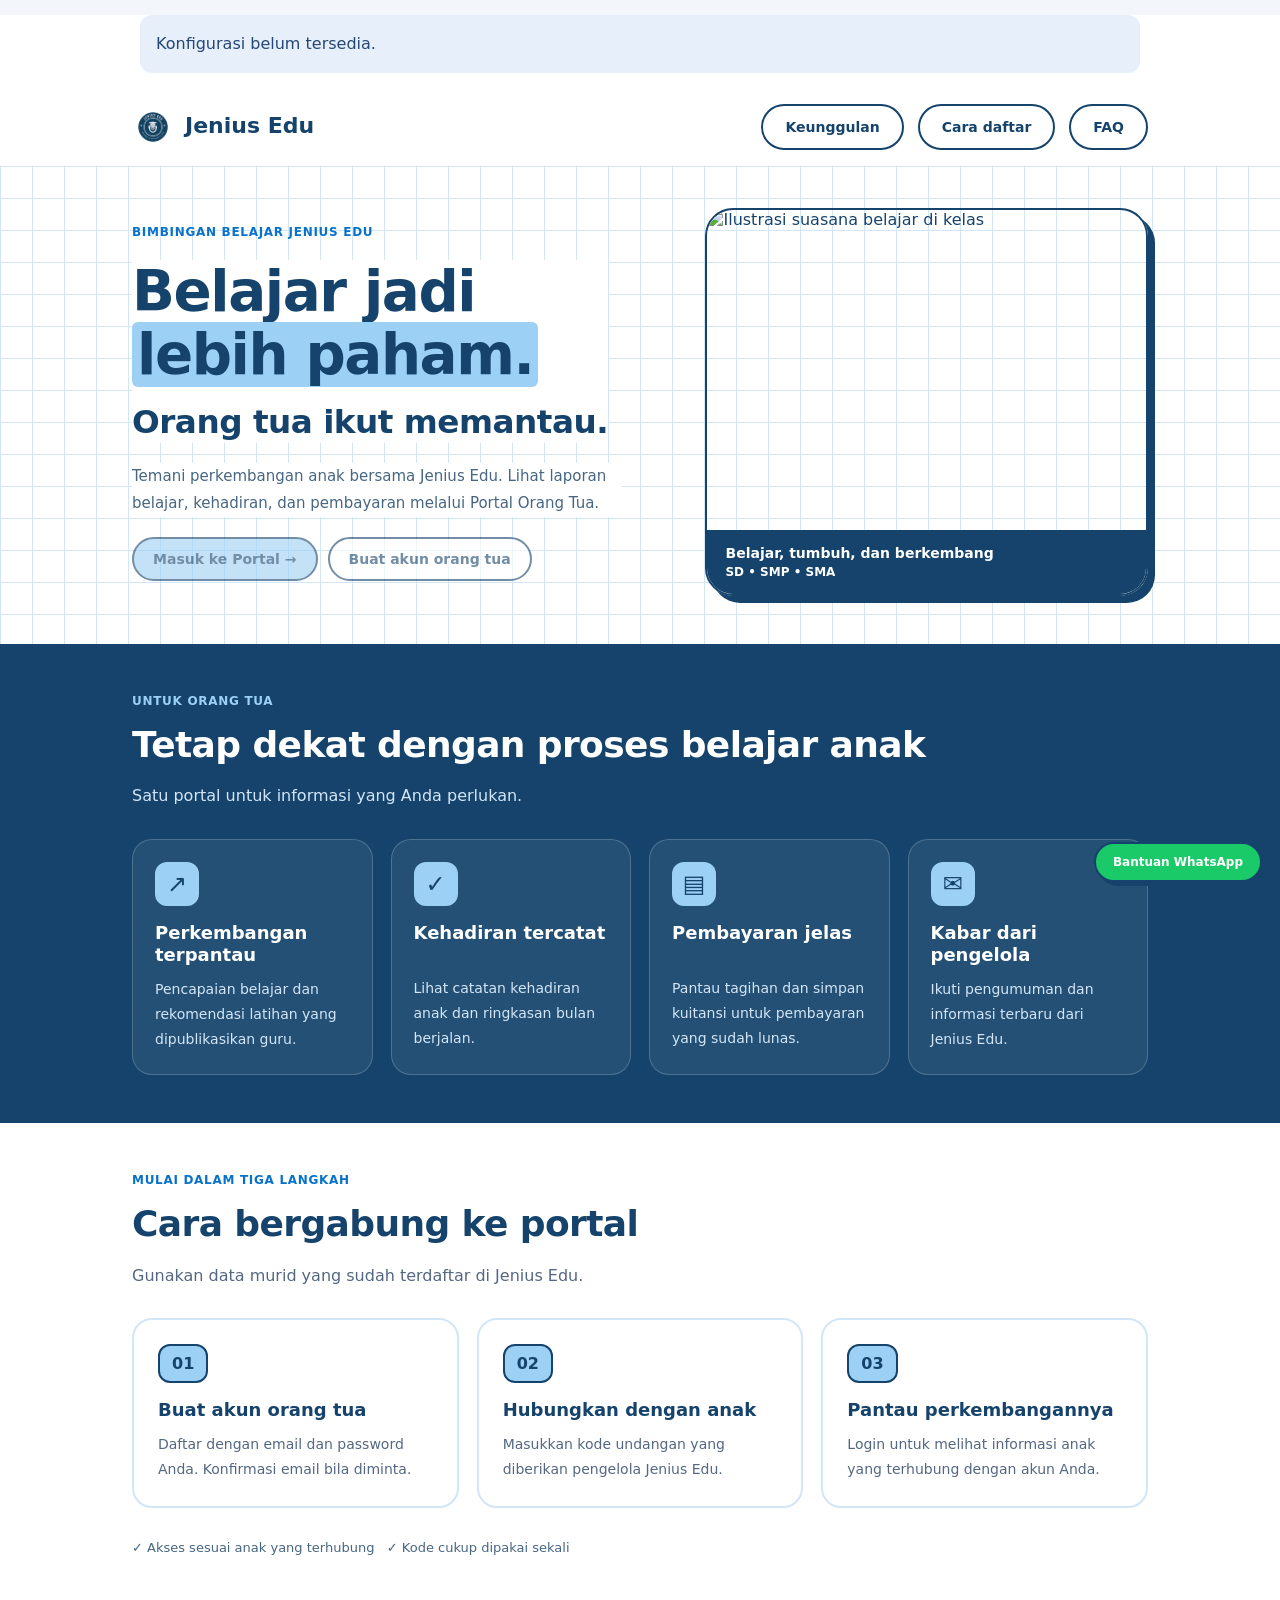
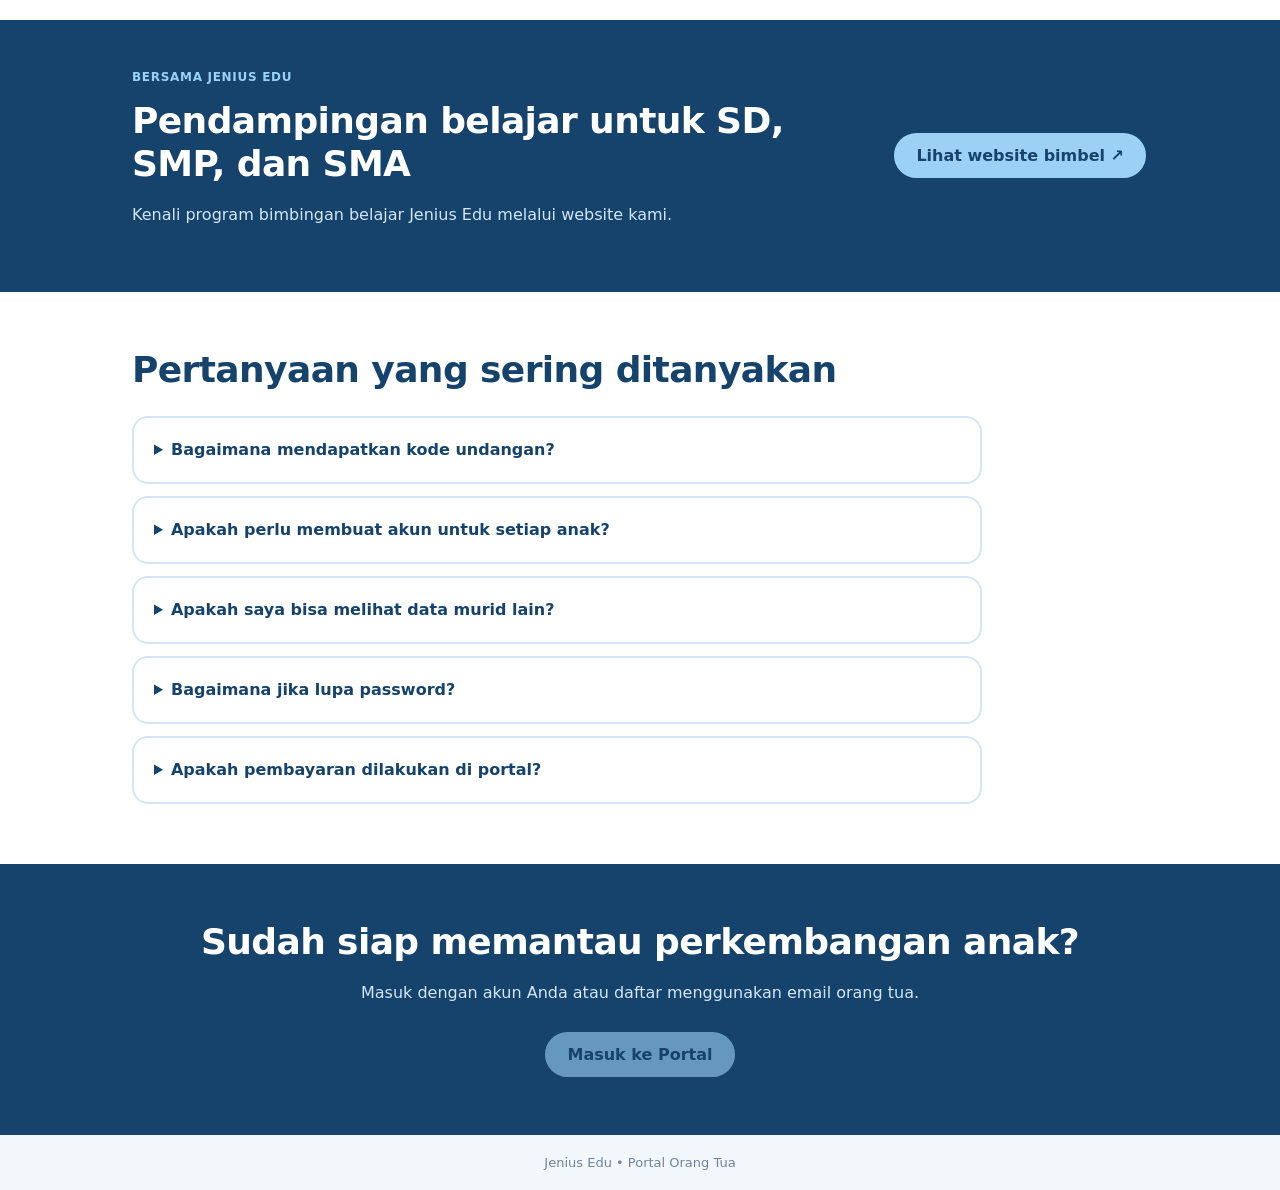
==== orang-tua.html @ 2948bf91 "style(parent): independent card columns to remove vertical gaps" ====
<!doctype html><html lang="id"><head><meta charset="utf-8"><meta name="viewport" content="width=device-width,initial-scale=1"><meta name="robots" content="noindex,nofollow"><title>Portal Orang Tua • Jenius Edu</title><link rel="stylesheet" href="css/parent-portal.css?v=20261014-columns18"></head><body>
<main>
<dialog id="portalAuthDialog" aria-labelledby="authTitle"><button id="closePortalAuth" class="dialog-close" type="button" aria-label="Tutup formulir">×</button><section id="auth" class="welcome-layout"><div class="welcome-story"><span class="welcome-pill">PORTAL ORANG TUA</span><h1>Temani setiap langkah<br><span>belajar anak.</span></h1><p class="welcome-description">Tetap dekat dengan perkembangan anak, di mana pun Anda berada.</p><div class="welcome-features"><div><span class="feature-icon" aria-hidden="true">↗</span><div><b>Perkembangan belajar</b><p>Lihat pencapaian dan saran latihan dari guru.</p></div></div><div><span class="feature-icon" aria-hidden="true">✓</span><div><b>Kehadiran &amp; pembayaran</b><p>Informasi bimbingan belajar dalam satu tempat.</p></div></div><div><span class="feature-icon" aria-hidden="true">▤</span><div><b>Laporan &amp; pengumuman</b><p>Ikuti kabar terbaru dari Jenius Edu.</p></div></div></div><p class="welcome-note">Bersama orang tua, setiap kemajuan kecil berarti.</p></div><div class="card auth-card"><img class="auth-logo" src="assets/jenius-edu-logo.png" alt="Jenius Edu" width="64" height="64"><h2 id="authTitle">Selamat datang kembali</h2><p id="authHint" class="auth-hint">Masuk untuk melihat informasi anak Anda.</p><form id="authForm"><label for="email">Alamat email</label><input id="email" type="email" placeholder="nama@email.com" autocomplete="email" required><label for="password">Password</label><div class="password-field"><input id="password" type="password" placeholder="Masukkan password" autocomplete="current-password" minlength="8" required><button id="passwordToggle" type="button" aria-label="Tampilkan password" aria-pressed="false">Lihat</button></div><button id="forgot" class="forgot-password" type="button">Lupa password?</button><button id="submit" class="auth-submit" type="submit">Masuk ke Portal</button></form><div class="auth-divider"><span>Baru pertama kali?</span></div><button id="mode" class="secondary" type="button">Buat akun orang tua</button><p class="invitation-hint">Siapkan kode undangan dari pengelola untuk menghubungkan akun dengan anak Anda.</p></div></section>
</dialog><section id="portalLanding" class="portal-landing">
<nav class="landing-nav" aria-label="Navigasi pengenalan"><a class="landing-brand" href="orang-tua.html"><img src="assets/jenius-edu-logo.png" alt="" width="42" height="42"><span>Jenius Edu</span></a><a href="#portalBenefits">Keunggulan</a><a href="#portalSteps">Cara daftar</a><a href="#portalFaq">FAQ</a></nav>
<section class="landing-hero"><div class="landing-wrap hero-columns"><div><p class="landing-eyebrow">BIMBINGAN BELAJAR JENIUS EDU</p><h1>Belajar jadi<br><mark>lebih paham.</mark><br><span class="hero-parent-line">Orang tua ikut memantau.</span></h1><p class="landing-lead">Temani perkembangan anak bersama Jenius Edu. Lihat laporan belajar, kehadiran, dan pembayaran melalui Portal Orang Tua.</p><div class="landing-actions"><button type="button" class="landing-primary" data-portal-mode="login">Masuk ke Portal →</button><button type="button" data-portal-mode="signup">Buat akun orang tua</button></div></div><figure class="landing-photo"><img src="https://images.unsplash.com/photo-1509062522246-3755977927d7?auto=format&amp;fit=crop&amp;w=1000&amp;q=85" alt="Ilustrasi suasana belajar di kelas" width="1000" height="700"><figcaption>Belajar, tumbuh, dan berkembang <span>SD • SMP • SMA</span></figcaption></figure></div></section>
<section id="portalBenefits" class="landing-dark"><div class="landing-wrap"><p class="landing-eyebrow">UNTUK ORANG TUA</p><h2>Tetap dekat dengan proses belajar anak</h2><p>Satu portal untuk informasi yang Anda perlukan.</p><div class="landing-cards"><article><span aria-hidden="true">↗</span><h3>Perkembangan terpantau</h3><p>Pencapaian belajar dan rekomendasi latihan yang dipublikasikan guru.</p></article><article><span aria-hidden="true">✓</span><h3>Kehadiran tercatat</h3><p>Lihat catatan kehadiran anak dan ringkasan bulan berjalan.</p></article><article><span aria-hidden="true">▤</span><h3>Pembayaran jelas</h3><p>Pantau tagihan dan simpan kuitansi untuk pembayaran yang sudah lunas.</p></article><article><span aria-hidden="true">✉</span><h3>Kabar dari pengelola</h3><p>Ikuti pengumuman dan informasi terbaru dari Jenius Edu.</p></article></div></div></section>
<section id="portalSteps" class="landing-wrap landing-section"><p class="landing-eyebrow">MULAI DALAM TIGA LANGKAH</p><h2>Cara bergabung ke portal</h2><p>Gunakan data murid yang sudah terdaftar di Jenius Edu.</p><div class="landing-steps"><article><b>01</b><h3>Buat akun orang tua</h3><p>Daftar dengan email dan password Anda. Konfirmasi email bila diminta.</p></article><article><b>02</b><h3>Hubungkan dengan anak</h3><p>Masukkan kode undangan yang diberikan pengelola Jenius Edu.</p></article><article><b>03</b><h3>Pantau perkembangannya</h3><p>Login untuk melihat informasi anak yang terhubung dengan akun Anda.</p></article></div><p class="landing-privacy">✓ Akses sesuai anak yang terhubung &nbsp; ✓ Kode cukup dipakai sekali</p></section>
<section class="landing-dark"><div class="landing-wrap learning-intro"><div><p class="landing-eyebrow">BERSAMA JENIUS EDU</p><h2>Pendampingan belajar untuk SD, SMP, dan SMA</h2><p>Kenali program bimbingan belajar Jenius Edu melalui website kami.</p></div><a class="landing-button" href="https://bimbel-jenius-education.vercel.app/" target="_blank" rel="noopener">Lihat website bimbel ↗</a></div></section>
<section id="portalFaq" class="landing-wrap landing-section"><h2>Pertanyaan yang sering ditanyakan</h2><div class="landing-faq"><details><summary>Bagaimana mendapatkan kode undangan?</summary><p>Hubungi pengelola. Kode dibuat dari data anak Anda dan berlaku 24 jam untuk satu kali penggunaan.</p></details><details><summary>Apakah perlu membuat akun untuk setiap anak?</summary><p>Saat ini portal masih diuji untuk satu murid. Dukungan beberapa anak dalam satu akun belum tersedia.</p></details><details><summary>Apakah saya bisa melihat data murid lain?</summary><p>Anda hanya mendapat informasi anak yang terhubung ke akun Anda melalui kode undangan.</p></details><details><summary>Bagaimana jika lupa password?</summary><p>Pilih Masuk, isi email Anda, lalu tekan Lupa password untuk meminta tautan pemulihan.</p></details><details><summary>Apakah pembayaran dilakukan di portal?</summary><p>Portal menampilkan catatan pembayaran dan kuitansi. Hubungi pengelola untuk melakukan atau mengonfirmasi pembayaran.</p></details></div></section>
<section class="landing-cta landing-dark"><div class="landing-wrap"><h2>Sudah siap memantau perkembangan anak?</h2><p>Masuk dengan akun Anda atau daftar menggunakan email orang tua.</p><button type="button" class="landing-primary" data-portal-mode="login">Masuk ke Portal</button></div></section>
<a class="landing-help" href="https://wa.me/628164855461?text=Halo%20Jenius%20Edu%2C%20saya%20butuh%20bantuan%20Portal%20Orang%20Tua." target="_blank" rel="noopener">Bantuan WhatsApp</a>
</section>
<section id="recovery" class="card recovery-card" hidden><h1>Buat password baru</h1><p>Gunakan minimal 8 karakter. Setelah disimpan, login kembali dengan password baru.</p><form id="recoveryForm"><label>Password baru<input id="newPassword" type="password" minlength="8" autocomplete="new-password" required></label><label>Ulangi password baru<input id="confirmPassword" type="password" minlength="8" autocomplete="new-password" required></label><button type="submit">Simpan password baru</button></form><button id="cancelRecovery" class="secondary" type="button">Kembali ke login</button></section><p id="message" role="status" aria-live="polite"></p>
<section id="account" hidden><div class="accountBar"><a class="account-brand" href="orang-tua.html"><img src="assets/jenius-edu-logo.png" alt="" width="40" height="40"><span>Jenius Edu<small>Portal Orang Tua</small></span></a><div class="account-actions"><span id="accountEmail"></span><button id="logout" class="secondary" type="button">Keluar</button></div></div>
<div id="admin" class="card" hidden><h2>Kelola undangan di Panel Pengelola</h2><p>Buka Murid, pilih anak, lalu gunakan bagian Undangan Orang Tua.</p><a href="/">Buka Panel Pengelola →</a></div>
<div id="link" class="card" hidden><h2>Hubungkan dengan anak Anda</h2><p>Masukkan kode undangan yang diberikan pengelola.</p><form id="claimForm"><label>Kode undangan<input id="code" autocomplete="off" maxlength="32" required></label><button type="submit">Hubungkan akun</button></form></div>
<div id="dashboard" hidden><div class="student-hero"><div><p class="eyebrow">INFORMASI ANAK ANDA</p><h1 id="childName"></h1><p id="childClass"></p></div><div class="student-welcome"><b>Setiap kemajuan berarti.</b><p>Pantau belajar anak dan ikuti kabar terbaru dari Jenius Edu.</p></div></div><nav class="dashboard-nav" aria-label="Bagian informasi anak"><a href="#parentPayments">Pembayaran</a><a href="#parentAttendance">Kehadiran</a><a href="#parentLessons">Materi belajar</a><a href="#parentProgress">Perkembangan</a><a href="#parentReports">Laporan</a><a href="#parentAnnouncements">Pengumuman</a></nav><section class="home-summary" aria-label="Ringkasan anak"><div><small>Kehadiran bulan ini</small><strong id="summaryAttendance">—</strong><span id="summaryMonth"></span></div><div><small>Tagihan belum lunas</small><strong id="summaryUnpaid">—</strong><span id="summaryBills"></span></div><div><small>Laporan terbaru</small><strong id="summaryReport">—</strong><span id="summaryAchievement"></span></div></section><div class="grid finance-grid"><div id="parentPayments" class="card"><h2>Pembayaran</h2><p class="section-caption">Riwayat pembayaran • hingga 24 catatan terbaru</p><div id="payments"></div></div><div id="parentAttendance" class="card"><h2>Kehadiran</h2><p class="section-caption">Riwayat kehadiran • hingga 60 catatan terbaru</p><div id="attendance"></div></div></div><section class="card receipt-card"><h2>Kuitansi Pembayaran</h2><p class="section-caption">Cetak atau simpan bukti pembayaran yang sudah lunas.</p><div id="receipts"></div></section><section id="parentLessons" class="card"><h2>Materi Belajar</h2><p class="section-caption">Tanggal pertemuan dan materi yang dipelajari • hingga 60 catatan terbaru</p><div id="lessonMaterials"></div></section><div class="grid learning-grid"><section id="parentProgress" class="card"><h2>Perkembangan Belajar</h2><p class="section-caption">Pencapaian dan latihan dari guru.</p><div id="progress"></div></section><section id="parentReports" class="card"><h2>Laporan Bulanan</h2><p class="section-caption">Laporan dari guru dapat dicetak atau disimpan sebagai PDF.</p><div id="monthlyReports"></div></section></div><section id="parentAnnouncements" class="card"><h2>Pengumuman</h2><p class="section-caption">Informasi terbaru dari pengelola.</p><div id="announcements"></div></section><section class="card"><h2>Pemberitahuan Email</h2><label><input id="parentEmailOptIn" type="checkbox" style="display:inline-block;width:auto;margin-right:8px"> Terima email saat pengumuman dipublikasikan</label><p id="emailPreferenceStatus" role="status"></p></section><button id="refresh" class="secondary">Perbarui informasi</button></div>
</section></main><footer>Jenius Edu • Portal Orang Tua</footer><script src="https://cdn.jsdelivr.net/npm/@supabase/supabase-js@2"></script><script src="js/parent-design.js?v=20261014-columns18"></script><script src="js/parent-portal.js?v=20261014-parent17"></script></body></html>
---- css/parent-portal.css ----
:root{font-family:Inter,system-ui,sans-serif;color:#172c50;background:#f3f7fc}*{box-sizing:border-box}body{margin:0}header{background:#102e58;color:#fff;padding:22px max(6vw,20px);display:flex;justify-content:space-between;gap:18px}header a{color:#fff;text-decoration:none;font-weight:800;letter-spacing:1px}main{max-width:1000px;margin:42px auto;padding:0 22px}h1{font-size:clamp(28px,4vw,42px);line-height:1.2;margin:12px 0}h2{font-size:22px;margin:0 0 18px}p{color:#546782;line-height:1.6}.eyebrow{font-size:12px;font-weight:800;letter-spacing:1.5px;color:#3475bf}.card{background:#fff;border:1px solid #e0e8f2;border-radius:20px;padding:26px;margin:24px 0;box-shadow:0 8px 25px #18345608}#auth .card{max-width:440px}label{display:block;font-size:14px;font-weight:600;margin:18px 0 8px}input,select{display:block;width:100%;padding:13px;margin-top:8px;border:1px solid #c7d5e7;border-radius:10px;font:inherit;color:inherit;background:white}button{border:0;border-radius:10px;padding:13px 20px;background:#2468b4;color:white;font:inherit;font-weight:650;cursor:pointer;margin:8px 0}form button{width:100%}.secondary{background:#eaf1fa;color:#245084}button:disabled{opacity:.6;cursor:wait}a{color:#2468b4}#admin a{display:block;margin-top:20px}.accountBar{display:flex;justify-content:space-between;align-items:center;gap:12px;overflow-wrap:anywhere}.grid{display:grid;grid-template-columns:1fr 1fr;gap:22px}.row{padding:14px 0;border-top:1px solid #e8eef6;display:flex;justify-content:space-between;gap:16px}.row small{display:block;color:#62738b;margin-top:5px}.paid{color:#15805b}.unpaid{color:#b06a19}#message:not(:empty){padding:16px;border-radius:12px;background:#e6effa;color:#244775;overflow-wrap:anywhere}footer{text-align:center;padding:28px;color:#71839c;font-size:13px}[hidden]{display:none!important}input:focus,button:focus-visible,select:focus{outline:3px solid #92bbed;outline-offset:2px}@media(max-width:650px){.grid{grid-template-columns:1fr;gap:0}main{margin-top:28px}.card{padding:20px}header{font-size:13px}.accountBar{font-size:13px}}

.reportBlock{border-top:1px solid #e1e9f3;padding:16px 0}.reportBlock p{white-space:pre-wrap;overflow-wrap:anywhere}.reportBlock h3{font-size:16px;margin:6px 0}

/* Parent welcome screen */
.portal-brand{display:flex;align-items:center;gap:12px}.portal-brand img{border-radius:50%;background:#fff;padding:3px}header{align-items:center}main{max-width:1120px}.welcome-layout{display:grid;grid-template-columns:1.15fr 1fr;gap:64px;align-items:center;padding:22px 0}.welcome-story h1{font-size:clamp(32px,4vw,48px);letter-spacing:-1.4px;line-height:1.18;margin:23px 0}.welcome-story h1 span{color:#2774bd}.welcome-pill{display:inline-block;border-radius:999px;background:#e1edf9;color:#2866a3;padding:8px 14px;font-size:11px;font-weight:750;letter-spacing:1.5px}.welcome-description{font-size:17px;max-width:390px}.welcome-features{margin-top:30px;display:grid;gap:22px}.welcome-features>div{display:flex;gap:15px;align-items:flex-start}.feature-icon{display:grid;place-items:center;flex:0 0 42px;height:42px;background:#e5eef9;border:1px solid #d7e5f5;border-radius:12px;color:#2774bd;font-size:23px}.welcome-features b{font-size:15px}.welcome-features p{font-size:13px;margin:5px 0 0}.welcome-note{font-size:12px;border-top:1px solid #dce6f1;padding-top:22px;margin-top:30px}#auth .auth-card{max-width:none;margin:0;padding:34px;border-radius:24px;box-shadow:0 18px 55px #1834560d}.auth-logo{object-fit:contain;margin-bottom:18px}.auth-card h2{font-size:25px;margin-bottom:9px;letter-spacing:-.5px}.auth-hint{font-size:14px;margin:0 0 24px}.auth-card label{margin:18px 0 8px;font-size:13px}.auth-card input{margin:0;height:49px;background:#fbfdff}.password-field{position:relative}.password-field input{padding-right:105px}.password-field button{position:absolute;right:8px;top:5px;width:auto;background:transparent;color:#3c6089;font-size:12px;padding:10px;margin:0}.auth-submit{margin-top:24px;height:49px;background:#1c61a8;box-shadow:0 5px 12px #1c61a81a}.auth-card #mode{width:100%;background:white;border:1px solid #cbdbee;color:#245084;height:47px;margin:0}.auth-divider{display:flex;align-items:center;gap:13px;font-size:12px;color:#6c7e93;margin:19px 0}.auth-divider:before,.auth-divider:after{content:"";height:1px;background:#e4ebf3;flex:1}.invitation-hint{font-size:12px;text-align:center;line-height:1.7;margin:18px 0 0}.welcome-layout:has(+ #message:not(:empty)){align-items:start}button:hover{filter:brightness(.97)}
@media(max-width:800px){.welcome-layout{gap:28px;grid-template-columns:1fr;max-width:480px;margin:auto;padding:0}.welcome-story{text-align:center}.welcome-story h1{font-size:32px;margin:16px 0;letter-spacing:-.7px}.welcome-description{font-size:14px;margin:0 auto 16px}.welcome-features,.welcome-note{display:none}#auth .auth-card{padding:26px}.welcome-pill{font-size:10px;padding:6px 12px}.auth-logo{width:48px;height:48px;margin-bottom:12px}.auth-card h2{font-size:23px}header{padding:16px 20px}header>span{font-size:11px}.portal-brand{gap:8px;font-size:13px}main{margin:25px auto}footer{font-size:11px;padding:20px}}@media(prefers-reduced-motion:reduce){*{scroll-behavior:auto!important}}
/* Fit the welcome screen to the viewport while keeping small screens usable. */
body:has(#auth:not([hidden])){min-height:100svh;display:flex;flex-direction:column}
body:has(#auth:not([hidden])) header{flex-shrink:0;padding-top:14px;padding-bottom:14px}
body:has(#auth:not([hidden])) main{width:100%;flex:1;display:flex;flex-direction:column;justify-content:center;margin:0 auto;padding-top:20px;padding-bottom:16px}
body:has(#auth:not([hidden])) footer{flex-shrink:0;padding:12px 20px}
body:has(#auth:not([hidden])) .welcome-layout{width:100%;padding:0}
@media(min-width:801px) and (max-height:780px){#auth .auth-card{padding:24px 30px}.auth-logo{width:48px;height:48px;margin-bottom:10px}.auth-hint{margin-bottom:14px}.auth-card label{margin-top:12px}.auth-submit{margin-top:18px}.auth-divider{margin:14px 0}.invitation-hint{margin-top:12px}.welcome-story h1{font-size:40px;margin:16px 0}.welcome-features{gap:16px;margin-top:22px}.welcome-note{padding-top:16px;margin-top:22px}}
@media(max-width:800px){body:has(#auth:not([hidden])) header{padding:10px 18px}body:has(#auth:not([hidden])) main{padding:14px 20px 8px}body:has(#auth:not([hidden])) footer{padding:9px 16px}.welcome-layout{gap:16px}.welcome-story h1{font-size:28px;line-height:1.15;margin:10px 0}.welcome-description{font-size:13px;margin-bottom:0}.welcome-pill{padding:5px 10px;font-size:9px}#auth .auth-card{padding:22px}.auth-logo{width:40px;height:40px;margin-bottom:8px}.auth-card h2{font-size:21px;margin-bottom:7px}.auth-hint{font-size:12px;margin-bottom:12px}.auth-card label{margin:12px 0 6px}.auth-card input{height:44px}.auth-submit{height:44px;margin-top:17px}.auth-card #mode{height:42px}.auth-divider{margin:12px 0}.invitation-hint{font-size:11px;margin-top:12px}.password-field button{top:2px}}
@media(max-width:800px) and (max-height:700px){.welcome-description,.welcome-pill{display:none}.welcome-story h1{font-size:23px;margin:0}.welcome-story h1 br{display:none}.welcome-layout{gap:12px}#auth .auth-card{padding:18px 22px}.auth-logo{display:none}.auth-hint{margin-bottom:8px}.invitation-hint{margin-top:9px}}
@media(min-width:801px) and (max-height:720px){body:has(#auth:not([hidden])) header{padding-top:10px;padding-bottom:10px}body:has(#auth:not([hidden])) main{padding-top:12px;padding-bottom:8px}body:has(#auth:not([hidden])) footer{padding:7px 20px;font-size:11px}#auth .auth-card{padding:20px 28px}.auth-logo{width:36px;height:36px;margin-bottom:8px}.auth-card h2{font-size:23px;margin-bottom:6px}.auth-hint{font-size:13px;margin-bottom:12px}.auth-card label{margin:10px 0 6px}.auth-card input{height:43px}.auth-submit{height:43px;margin:16px 0 6px;padding:10px 16px}.auth-divider{margin:12px 0}.auth-card #mode{height:42px;padding:10px 16px}.invitation-hint{font-size:11px;line-height:1.5;margin-top:12px}.password-field button{top:1px}.welcome-story h1{font-size:36px;margin:15px 0}.welcome-description{font-size:15px}.welcome-features{gap:15px;margin-top:20px}.welcome-note{margin-top:18px;padding-top:15px}}

.forgot-password{display:block!important;width:auto!important;margin:9px 0 0 auto;background:transparent;color:#245084;font-size:12px;padding:3px 0}.home-summary{display:grid;grid-template-columns:repeat(3,minmax(0,1fr));gap:15px;margin:25px 0}.home-summary>div{background:#fff;border:1px solid #dce7f4;border-radius:16px;padding:20px;min-width:0}.home-summary small,.home-summary span{display:block;color:#647690;font-size:12px}.home-summary strong{display:block;font-size:24px;color:#205c9a;margin:9px 0}.home-summary span{overflow-wrap:anywhere}.recovery-card{max-width:440px;margin:20px auto}.receipt-action{display:flex;justify-content:space-between;align-items:center;gap:15px;padding:14px 0;border-top:1px solid #e1e9f3}.receipt-action small{display:block;margin-top:5px;color:#647690}@media(max-width:650px){.home-summary{grid-template-columns:1fr;gap:10px}.home-summary>div{padding:15px}.home-summary strong{font-size:21px}}@media(min-width:801px) and (max-height:720px){.auth-submit{margin-top:10px}.auth-divider{margin:9px 0}.auth-hint{margin-bottom:8px}.invitation-hint{margin-top:9px}}
/* Public welcome inspired by the Jenius Edu website. */
body:has(#portalLanding:not([hidden])){background:white;color:#15436b;display:block;min-height:100svh}body:has(#portalLanding:not([hidden])) header{background:white;color:#15436b;padding:18px max(5vw,20px);border-bottom:1px solid #d3e6f7}body:has(#portalLanding:not([hidden])) header a{color:#15436b}body:has(#portalLanding:not([hidden])) main{display:block;max-width:none;padding:0;margin:0;width:100%}body:has(#portalLanding:not([hidden])) footer{background:#f2f7fc;padding:20px}.landing-wrap{max-width:1080px;padding-left:32px;padding-right:32px;margin:auto}.landing-nav{display:flex;justify-content:center;align-items:center;gap:25px;padding:12px 20px;flex-wrap:wrap}.landing-nav a{text-decoration:none;font-size:14px;font-weight:650;color:#15436b}.portal-landing button,.landing-button{background:white;border:2px solid #15436b;color:#15436b;border-radius:999px;padding:13px 22px;font-weight:750;text-decoration:none;display:inline-block}.portal-landing .landing-primary{background:#9cd0f5}.landing-hero{padding:48px 0 64px;background-image:linear-gradient(#d3e6f7 1px,transparent 1px),linear-gradient(90deg,#d3e6f7 1px,transparent 1px);background-size:32px 32px}.hero-columns{display:grid;grid-template-columns:1.08fr .92fr;gap:45px;align-items:center}.landing-eyebrow{color:#0872cb;font-size:12px;font-weight:750;letter-spacing:.7px}.landing-hero h1{font-size:clamp(36px,4.7vw,60px);line-height:1.13;letter-spacing:-1.6px;margin:20px 0;background:white;width:fit-content}.landing-hero mark{background:#9cd0f5;color:#15436b;border-radius:6px;padding:0 5px}.landing-lead{font-size:16px;line-height:1.8;background:white;margin:20px 0;color:#476682}.landing-actions{display:flex;flex-wrap:wrap;gap:12px}.landing-photo{margin:0;border:2px solid #15436b;border-radius:28px;overflow:hidden;box-shadow:9px 9px 0 #15436b;position:relative;transform:rotate(1deg)}.landing-photo img{width:100%;height:370px;object-fit:cover;display:block}.landing-photo figcaption{padding:17px;background:#15436b;color:white;font-weight:750;font-size:14px}.landing-photo figcaption span{display:block;font-size:12px;margin-top:4px}.landing-dark{background:#15436b;color:white;padding:55px 0}.landing-dark p{color:#d3e6f7}.landing-dark .landing-eyebrow{color:#9cd0f5}.portal-landing h2{font-size:clamp(26px,3vw,36px);line-height:1.2;margin:8px 0 17px;letter-spacing:-.6px}.landing-cards{display:grid;grid-template-columns:repeat(4,minmax(0,1fr));gap:18px;margin-top:30px}.landing-cards article{background:#ffffff12;border:1px solid #ffffff30;border-radius:20px;padding:22px}.landing-cards article>span{display:grid;place-items:center;background:#9cd0f5;color:#15436b;width:44px;height:44px;border-radius:12px;font-size:24px}.portal-landing h3{font-size:18px;line-height:1.25;margin:16px 0 10px}.landing-cards p,.landing-steps p{font-size:14px;line-height:1.8;margin:0}.landing-section{padding-top:55px;padding-bottom:55px}.landing-steps{display:grid;grid-template-columns:repeat(3,minmax(0,1fr));gap:18px;margin:30px 0}.landing-steps article{border:2px solid #d3e6f7;border-radius:20px;padding:24px}.landing-steps b{display:inline-block;background:#9cd0f5;border:2px solid #15436b;border-radius:12px;padding:8px 12px}.landing-privacy{font-size:13px;color:#476682}.learning-intro{display:flex;align-items:center;justify-content:space-between;gap:30px}.landing-button{flex-shrink:0;background:#9cd0f5}.landing-faq{max-width:850px;margin-top:25px}.landing-faq details{border:2px solid #d3e6f7;border-radius:16px;padding:20px;margin:12px 0}.landing-faq summary{cursor:pointer;font-weight:650}.landing-faq p{font-size:14px;margin-bottom:0}.landing-cta{text-align:center}.landing-help{position:fixed;bottom:20px;right:20px;background:#1aca68;color:white;text-decoration:none;padding:13px 20px;border:2px solid #15436b;border-radius:999px;font-size:14px;font-weight:750;box-shadow:4px 4px 0 #15436b;z-index:5}
#portalAuthDialog{border:2px solid #d3e6f7;border-radius:24px;padding:0;background:white;width:min(440px,calc(100vw - 28px));max-height:calc(100dvh - 28px);overflow:auto;color:#172c50}#portalAuthDialog::backdrop{background:#0c244cb3}#portalAuthDialog .welcome-story{display:none}#portalAuthDialog .welcome-layout{display:block;padding:0;margin:0}#portalAuthDialog #auth .auth-card{border:0;box-shadow:none;border-radius:0;padding:27px}#portalAuthDialog .auth-logo{width:40px;height:40px}#portalAuthDialog .dialog-close{position:absolute;right:14px;top:8px;border:0;background:transparent;color:#15436b;padding:4px 10px;margin:0;font-size:25px}body:has(#portalLanding:not([hidden])) #message:not(:empty){margin:15px auto;max-width:1000px}
@media(max-width:800px){.landing-wrap{padding-left:22px;padding-right:22px}.hero-columns{grid-template-columns:1fr;gap:30px}.landing-hero{padding:30px 0 42px}.landing-hero h1{font-size:42px}.landing-photo{max-width:480px;transform:none}.landing-photo img{height:260px}.landing-nav{gap:14px;padding:8px 12px}.landing-nav a{font-size:12px}.landing-nav button{padding:8px 13px;font-size:12px}.landing-cards{grid-template-columns:1fr 1fr;gap:12px}.landing-steps{grid-template-columns:1fr}.landing-dark,.landing-section{padding-top:35px;padding-bottom:35px}.learning-intro{display:block}.learning-intro .landing-button{margin-top:15px}.landing-help{font-size:12px;padding:10px 14px;bottom:12px;right:12px}}@media(max-width:420px){.landing-cards{grid-template-columns:1fr}.landing-nav>a{display:none}.landing-hero h1{font-size:36px}.landing-actions button{width:100%}}

/* One compact navigation row and balanced hero. */
.landing-nav{max-width:1080px;margin:0 auto;justify-content:flex-end;gap:24px;padding:14px 32px;min-height:78px}.landing-nav button{margin:0;padding:10px 22px}.landing-hero{padding:42px 0 48px}.hero-columns{grid-template-columns:1.08fr .92fr;gap:54px}.landing-hero h1{font-size:clamp(38px,4.4vw,58px);line-height:1.12;margin:18px 0 20px;letter-spacing:-1.4px}.hero-parent-line{display:block;font-size:.58em;line-height:1.25;margin-top:16px;letter-spacing:-.5px}.landing-eyebrow{margin-top:0}.landing-lead{font-size:15px;margin:20px 0;max-width:490px}.landing-photo{transform:none;box-shadow:7px 7px 0 #15436b}.landing-photo img{height:320px}.landing-photo figcaption{padding:15px 18px}.landing-actions{gap:10px}.landing-actions button{font-size:14px;margin:0;padding:12px 19px}.landing-help{bottom:18px;right:18px;font-size:12px;padding:11px 17px}.landing-section,.landing-dark{padding-top:48px;padding-bottom:48px}.landing-cards h3{min-height:44px}.landing-faq summary{line-height:1.5}
@media(max-width:800px){.landing-nav{padding:12px 22px;gap:16px;justify-content:center;min-height:66px}.landing-nav button{padding:9px 16px}.hero-columns{grid-template-columns:1fr;gap:28px}.landing-hero{padding:28px 0 38px}.landing-hero h1{font-size:42px;letter-spacing:-1px}.hero-parent-line{font-size:.6em}.landing-lead{font-size:14px}.landing-photo{width:100%;max-width:none}.landing-photo img{height:250px}.landing-cards h3{min-height:0}}@media(max-width:420px){.landing-nav{gap:12px}.landing-hero h1{font-size:37px}.landing-actions button{width:100%}.landing-photo img{height:220px}.landing-help{right:12px;bottom:12px}}
/* Matching navigation controls. */
.landing-nav a,.landing-nav button{display:inline-flex;align-items:center;justify-content:center;min-height:46px;padding:10px 22px;border:2px solid #15436b;border-radius:999px;background:#fff;color:#15436b;font:inherit;font-size:14px;font-weight:750;line-height:1.3;text-decoration:none;margin:0;white-space:nowrap}.landing-nav button.landing-primary{background:#9cd0f5}.landing-nav a:hover{background:#eef6fc}.landing-nav{gap:14px}
@media(max-width:800px){.landing-nav{gap:9px}.landing-nav a,.landing-nav button{display:inline-flex;min-height:40px;padding:8px 14px;font-size:12px}}@media(max-width:420px){.landing-nav{padding:12px 16px;gap:8px}.landing-nav>a{display:inline-flex}.landing-nav a,.landing-nav button{padding:8px 12px}}

/* Brand and navigation share one row. */
.landing-nav{justify-content:flex-end;flex-wrap:nowrap;gap:14px}
.landing-nav .landing-brand{margin-right:auto;display:inline-flex;align-items:center;gap:11px;border:0;border-radius:0;padding:0;background:transparent;font-size:22px;min-height:46px;white-space:nowrap}
.landing-brand img{display:block;width:42px;height:42px;object-fit:contain}
@media(max-width:800px){.landing-nav{gap:9px;padding:12px 20px}.landing-nav .landing-brand{gap:8px;font-size:18px}.landing-brand img{width:36px;height:36px}}
@media(max-width:560px){.landing-nav{gap:6px;padding:10px 12px}.landing-nav .landing-brand{font-size:14px;gap:5px}.landing-brand img{width:29px;height:29px}.landing-nav a:not(.landing-brand){font-size:10px;padding:7px 9px;min-height:34px}}
@media(max-width:360px){.landing-nav{gap:4px;padding:10px 8px}.landing-nav .landing-brand{font-size:12px}.landing-brand img{width:25px;height:25px}.landing-nav a:not(.landing-brand){padding:6px;font-size:9px}}

/* Signed-in parent dashboard */
body:has(#account:not([hidden])){background:#f4f7fb}
body:has(#account:not([hidden])) main{max-width:1160px;margin:0 auto;padding:24px 28px 36px}
.accountBar{padding:0 0 20px;border-bottom:1px solid #dce6f1;margin-bottom:24px}
.account-brand{display:flex;align-items:center;gap:10px;text-decoration:none;font-size:19px;font-weight:800;color:#17365a}
.account-brand img{object-fit:contain}.account-brand small{display:block;font-size:11px;color:#65768c;font-weight:500;margin-top:3px}
.account-actions{display:flex;align-items:center;gap:16px}.account-actions>span{font-size:12px;color:#65768c}
.account-actions button{margin:0;font-size:12px;padding:10px 16px}
.student-hero{display:flex;align-items:center;justify-content:space-between;gap:24px;padding:24px 28px;background:linear-gradient(110deg,#153f6d,#276898);color:white;border-radius:20px}
.student-hero .eyebrow{color:#b5ddff;margin:0 0 8px;font-size:10px}.student-hero h1{font-size:34px;margin:0 0 8px}.student-hero #childClass{color:#d6e8f7;margin:0;font-size:13px}
.student-welcome{max-width:310px;border-left:1px solid #ffffff35;padding-left:24px}.student-welcome b{font-size:17px}.student-welcome p{color:#d6e8f7;font-size:12px;line-height:1.7;margin:8px 0 0}
.dashboard-nav{display:flex;gap:8px;overflow-x:auto;padding:16px 0 2px;scrollbar-width:thin}.dashboard-nav a{white-space:nowrap;text-decoration:none;color:#345577;border:1px solid #dce6f1;border-radius:10px;padding:9px 15px;background:white;font-size:12px;font-weight:650}.dashboard-nav a:hover{background:#e7f1fc}.dashboard-nav a:focus-visible{outline:3px solid #92bbed}
#dashboard .home-summary{margin:18px 0;gap:14px}#dashboard .home-summary>div{padding:18px 20px;border-radius:15px;box-shadow:0 3px 12px #17365a04;border-top:3px solid #80b9e8}
#dashboard .home-summary>div:nth-child(2){border-top-color:#65b5a3}#dashboard .home-summary>div:nth-child(3){border-top-color:#9d9fdf}
#dashboard .home-summary strong{font-size:23px;margin:8px 0;color:#173f69}
#dashboard .grid{gap:18px;align-items:start}#dashboard .card{padding:22px;margin:0 0 18px;border-radius:17px;box-shadow:0 4px 18px #17365a04;scroll-margin-top:20px}
#dashboard h2{font-size:18px;margin:0 0 8px}#dashboard .section-caption{font-size:12px;color:#738399;margin:0 0 18px;line-height:1.6}
#dashboard .row{font-size:13px;align-items:center;padding:13px 0}#dashboard .row small{font-size:11px;margin-top:5px}
#dashboard .row b{border-radius:999px;padding:5px 10px;font-size:11px;white-space:nowrap;font-weight:650}
#dashboard .paid{background:#e5f5ee;color:#24785a}#dashboard .unpaid{background:#fff2dd;color:#9e651a}#dashboard .neutral{background:#eef1f7;color:#586b83}
#payments,#attendance{max-height:310px;overflow:auto;padding-right:4px;scrollbar-width:thin}
#progress,#monthlyReports,#announcements,#receipts{font-size:13px;line-height:1.7;color:#526981;overflow-wrap:anywhere}
#progress:empty,#monthlyReports:empty,#announcements:empty{min-height:40px}
#dashboard .reportBlock{padding:14px 0}#dashboard .reportBlock:first-child{border-top:0;padding-top:0}#dashboard .reportBlock h3{font-size:14px;color:#284b70}#dashboard .reportBlock p{font-size:13px;margin:8px 0}
#dashboard .receipt-action{padding:12px 0;font-size:13px}#dashboard .receipt-action button{font-size:12px;padding:10px 14px;margin:0}
#dashboard #refresh{display:block;margin:4px auto 0;font-size:12px;padding:11px 18px}
body:has(#account:not([hidden])) footer{padding:0 20px 24px;font-size:11px}
@media(max-width:650px){body:has(#account:not([hidden])) main{padding:16px 16px 28px}.accountBar{gap:10px;margin-bottom:18px;padding-bottom:16px}.account-brand{font-size:16px;gap:8px}.account-brand img{width:33px;height:33px}.account-actions{gap:8px;flex-direction:column;align-items:flex-end}.account-actions>span{max-width:160px;font-size:10px;overflow-wrap:anywhere}.account-actions button{padding:7px 12px;font-size:11px}.student-hero{padding:22px;display:block}.student-hero h1{font-size:30px}.student-welcome{border-left:0;border-top:1px solid #ffffff30;padding:14px 0 0;margin-top:16px;max-width:none}.student-welcome b{font-size:14px}.student-welcome p{font-size:11px}.dashboard-nav{gap:6px}.dashboard-nav a{padding:8px 11px;font-size:11px}#dashboard .home-summary{grid-template-columns:1fr;gap:9px}#dashboard .home-summary>div{padding:13px 16px}#dashboard .home-summary strong{font-size:21px;margin:5px 0}#dashboard .card{padding:18px;margin-bottom:14px}#dashboard .grid{grid-template-columns:1fr;gap:0}#dashboard h2{font-size:17px}#dashboard .receipt-action{gap:10px}#dashboard .receipt-action button{font-size:11px;padding:9px 11px}}

#parentAnnouncements .reportBlock{padding:18px!important;margin:12px 0;background:#f7faff;border:1px solid #e0e9f4!important;border-radius:12px}#parentAnnouncements .reportBlock h3{margin:0 0 8px}#parentAnnouncements #announcements{max-height:420px;overflow:auto;scrollbar-width:thin}
/* Reference parent dashboard: desktop cards and mobile bottom navigation. */
body:has(#account:not([hidden])){background:linear-gradient(135deg,#eaf7ff,#f4faff 60%,#e6f4ff);color:#123666;font-family:Arial,sans-serif}
body:has(#account:not([hidden])) main{max-width:1240px;padding:20px 24px 32px;margin:0 auto}
#account .accountBar{background:#fff;border:1px solid #e3effb;border-radius:16px;padding:12px 18px;margin:0 0 12px;box-shadow:0 5px 24px #3179b608}
#account .account-brand{font-size:20px;color:#103566;gap:8px}
#account .account-brand img{width:50px;height:50px}
#account .account-actions{gap:14px;flex-direction:row;align-items:center}
#account svg{width:22px;height:22px;fill:none;stroke:currentColor;stroke-width:1.8;stroke-linecap:round;stroke-linejoin:round;flex-shrink:0}
#account .parent-bell{display:flex;align-items:center;justify-content:center;width:40px;height:40px;padding:8px;background:#f8fbff;border:1px solid #e2eefc;color:#123666}
#account #logout{display:flex;align-items:center;gap:10px;background:#e8f3ff;color:#123666;padding:11px 18px;border-radius:8px}
#account .parent-profile{position:relative;font-size:12px}
#account .parent-profile summary{display:flex;align-items:center;gap:8px;list-style:none;cursor:pointer}
#account .parent-profile summary::-webkit-details-marker{display:none}
#account .parent-profile summary img{width:38px;height:38px;border-radius:50%;background:#e2f1ff}
#account .parent-profile-menu{position:absolute;top:calc(100% + 12px);right:0;z-index:20;min-width:220px;padding:16px;background:#fff;border:1px solid #dceaf8;box-shadow:0 12px 28px #17456e20;border-radius:10px;overflow-wrap:anywhere}
#account .student-hero{position:relative;overflow:hidden;display:grid;grid-template-columns:84px minmax(145px,.8fr) minmax(210px,1fr) minmax(220px,.9fr);gap:24px;padding:24px 28px;border-radius:12px;min-height:150px;background:linear-gradient(110deg,#103f6b,#155c96 70%,#568fca)}
#account .student-hero:before{content:'';position:absolute;left:0;top:0;width:65%;height:100%;background:linear-gradient(145deg,#ffffff0c 30%,transparent 30%,transparent 65%,#ffffff08 65%);pointer-events:none}
#account .parent-child-avatar{width:84px;height:84px;display:flex;align-items:center;justify-content:center;background:#cce8ff;border:6px solid #eaf7ff;border-radius:50%;font-size:38px;font-weight:700;color:#087bfa}
#account .student-hero h1{font-size:32px;margin:0 0 4px;color:#fff}
#account .student-hero .eyebrow{display:none}
#account .student-hero #childClass{font-size:15px;color:#e1efff;line-height:1.6}
#account .student-welcome{padding-left:24px;max-width:none;border-left:1px solid #ffffff30}
#account .student-welcome b{font-size:21px;color:#fff}
#account .student-welcome p{font-size:13px;color:#e3f1ff;line-height:1.6;margin:7px 0 0}
#account .parent-hero-art{width:100%;height:150px;object-fit:cover;align-self:center;border-radius:8px;margin:-24px -28px -24px 0}
#account .dashboard-nav{gap:6px;padding:10px 0 0;overflow-x:auto}
#account .dashboard-nav a{display:flex;align-items:center;justify-content:center;gap:9px;padding:12px 16px;flex:1;border:1px solid #dceafa;border-radius:10px 10px 0 0;font-size:12px;font-weight:500;color:#123666;position:relative;background:#ffffffc9}
#account .dashboard-nav a.active{color:#087bfa;font-weight:700}
#account .dashboard-nav a.active:after{content:'';position:absolute;bottom:0;left:8px;right:8px;height:3px;border-radius:3px;background:#087bfa}
#account #dashboard .home-summary{gap:10px;margin:12px 0}
#account #dashboard .home-summary>div{display:flex;align-items:center;gap:12px;border:1px solid #e7f1fb;border-radius:12px;padding:16px;min-height:110px}
#account .parent-summary-icon{display:flex;align-items:center;justify-content:center;flex:0 0 55px;height:64px;border-radius:10px;background:#e9f4ff;color:#087bfa}
#account .parent-summary-icon svg{width:30px;height:30px}
#account .home-summary>div:nth-child(2) .parent-summary-icon{background:#e8fbf3;color:#039664}
#account .parent-summary-content{flex:1;min-width:0}
#account .home-summary small{font-size:12px;color:#123666}
#account #dashboard .home-summary strong{font-size:23px;color:#123666;margin:7px 0}
#account #dashboard .home-summary>div:nth-child(2) strong{color:#009b6e}
#account .home-summary span{font-size:11px;color:#6b89b4}
#account .parent-donut{position:relative;display:flex;align-items:center;justify-content:center;flex-direction:column;flex-shrink:0;width:90px;height:90px;border-radius:50%;background:conic-gradient(#0588ff 0,var(--attendance-rate,0%),#e0edf9 var(--attendance-rate,0%) 100%);isolation:isolate}
#account .parent-donut:before{content:'';position:absolute;inset:10px;border-radius:50%;background:#fff;z-index:-1}
#account .parent-donut b{font-size:17px;color:#123666}
#account .parent-donut small{font-size:11px;font-weight:400;color:#6b89b4}
#account .parent-reference-grid{display:grid;grid-template-columns:1fr 1fr;gap:12px;align-items:start}
#account #dashboard .parent-reference-grid>.card{padding:14px;margin:0;border:1px solid #e8f2fb;border-radius:12px;min-width:0;scroll-margin-top:20px}
#account .parent-section-heading{display:flex;align-items:center;justify-content:space-between;gap:8px;margin-bottom:2px}
#account #dashboard .parent-section-heading h2{display:flex;align-items:center;gap:8px;font-size:16px;margin:0;line-height:1.4}
#account .parent-heading-icon{display:flex;align-items:center;justify-content:center;width:32px;height:32px;background:#e9f5ff;border-radius:8px;color:#087bfa;flex-shrink:0}
#account .parent-heading-icon svg{width:21px;height:21px}
#account .parent-see-all{background:transparent;color:#087bfa;font-size:11px;padding:5px;margin:0;white-space:nowrap}
#account #dashboard .section-caption{font-size:11px;margin:5px 0 10px 40px;color:#7390b5}
#account #payments,#account #attendance{max-height:155px;padding:0}
#account .parent-expanded #payments,#account .parent-expanded #attendance{max-height:420px}
#account #dashboard .row{border:1px solid #e4effb;border-radius:8px;font-size:12px;padding:12px;margin:5px 0;background:#fbfdff}
#account #dashboard .row b{padding:6px 13px;font-size:11px}
#account #dashboard .row small{color:#708ab0}
#account #dashboard .parent-receipt-inline{border:0;border-radius:0;box-shadow:none;padding:0;margin:0}
#account .parent-receipt-inline h2,#account .parent-receipt-inline .section-caption{display:none}
#account #dashboard .receipt-action{border:1px solid #e3eefb;border-radius:8px;background:#fbfdff;padding:12px;margin-top:8px;font-size:12px}
#account #dashboard .receipt-action button{background:#e8f3ff;color:#12437b;font-size:11px;padding:9px 13px}
#account #receipts .receipt-action:nth-child(n+2){display:none}
#account .parent-expanded #receipts .receipt-action{display:flex}
#account .parent-attendance-chart{display:flex;align-items:center;justify-content:center;gap:20px;margin:12px 0 0}
#account .parent-attendance-chart .parent-donut{width:96px;height:96px;background:conic-gradient(#03b78c 0,calc(var(--attendance-rate,0%)/2),#0588ff calc(var(--attendance-rate,0%)/2),var(--attendance-rate,0%),#e0edf9 var(--attendance-rate,0%) 100%)}
#account .parent-attendance-chart dl{display:grid;grid-template-columns:1fr 30px;gap:8px 18px;flex:1;margin:0;font-size:11px;max-width:180px}
#account .parent-attendance-chart dt{display:flex;align-items:center;gap:7px;color:#6b89b4}
#account .parent-attendance-chart dt:before{content:'';width:9px;height:9px;background:#00ac84;border-radius:50%}
#account .parent-attendance-chart .izin:before{background:#f8a01a}#account .parent-attendance-chart .sakit:before{background:#f04462}#account .parent-attendance-chart .absen:before{background:#873fe5}
#account .parent-attendance-chart dd{margin:0;text-align:right;color:#123666;font-weight:700}
#account #lessonMaterials .reportBlock{display:flex;align-items:center;gap:15px;border:1px solid #e2edfb;border-radius:7px;padding:11px;margin:6px 0}
#account #lessonMaterials h3{font-size:11px;font-weight:400;min-width:95px;margin:0}
#account #lessonMaterials p{font-size:12px;margin:0;color:#234d7f}
#account #lessonMaterials .reportBlock:nth-child(n+3){display:none}
#account .parent-expanded #lessonMaterials .reportBlock{display:flex}
#account #progress .reportBlock:nth-child(2){background:#edf8ff;border-radius:9px;padding:12px!important;margin-top:10px}
#account #monthlyReports>.reportBlock{border:1px solid #e2edfb;border-radius:8px;padding:12px!important;margin-top:7px}
#account #monthlyReports button{font-size:11px;padding:9px 14px;background:#087bfa}
#account #announcements .reportBlock{background:white;padding:10px!important;margin:7px 0;border-color:#e2edfb!important}
#account #announcements img{max-height:180px!important;margin:6px 0!important}
#account #dashboard .parent-email-preference{border:0;box-shadow:none;border-radius:8px;background:#edf6ff;padding:10px;margin:10px 0 0;display:flex;align-items:center;gap:8px;flex-wrap:wrap}
#account .parent-email-preference h2{font-size:12px!important;margin:0!important}
#account .parent-email-preference label{font-size:10px;margin:0;flex:1;font-weight:400}
#account #dashboard .parent-email-preference #refresh{font-size:10px;margin:0;padding:8px}
#account #emailPreferenceStatus{font-size:11px;margin:0;width:100%}
#account .parent-bottom-nav{display:none}
@media(max-width:1000px){#account .student-hero{grid-template-columns:70px 1fr 1.4fr;gap:16px;padding:20px}#account .parent-child-avatar{width:70px;height:70px}#account .parent-hero-art{display:none}#account .home-summary .parent-donut{width:65px;height:65px}#account .parent-summary-icon{flex-basis:42px;height:52px}#account #dashboard .home-summary>div{padding:12px;gap:8px}#account #dashboard .home-summary strong{font-size:19px}}
@media(max-width:650px){body:has(#account:not([hidden])) main{padding:12px 10px 80px}#account .accountBar{padding:9px 10px;border-radius:10px}#account .account-brand{font-size:16px}#account .account-brand img{width:38px;height:38px}#account .account-actions{gap:7px}#account .parent-profile summary b,#account .parent-profile summary>span{display:none}#account .parent-profile summary img{width:32px;height:32px}#account #logout{padding:8px}#account #logout span{display:none}#account .parent-bell{height:33px;width:33px;padding:6px}#account .student-hero{grid-template-columns:46px 1fr;gap:10px;border-radius:11px;padding:15px;min-height:180px}#account .parent-child-avatar{height:46px;width:46px;font-size:23px;border-width:3px}#account .student-hero h1{font-size:24px}#account .student-hero #childClass{font-size:12px}#account .student-welcome{grid-column:1/-1;border:0;padding:0;margin:3px 0 0;max-width:60%;position:relative;z-index:1}#account .student-welcome b{font-size:14px}#account .student-welcome p{font-size:10px;line-height:1.6}#account .parent-hero-art{display:block;position:absolute;right:-25px;bottom:0;width:50%;height:112px;margin:0;object-fit:cover;object-position:center;border-radius:7px}#account #dashboard .home-summary{grid-template-columns:1fr 1fr;gap:7px;margin:10px 0}#account .home-summary>div:last-child{grid-column:1/-1}#account #dashboard .home-summary>div{padding:10px;border-radius:9px;min-height:78px}#account .home-summary .parent-donut{display:none}#account .home-summary small{font-size:10px}#account #dashboard .home-summary strong{font-size:18px;margin:4px 0}#account .home-summary span{font-size:10px}#account .parent-summary-icon{flex-basis:34px;height:42px}#account .parent-summary-icon svg{width:24px;height:24px}#account .dashboard-nav{gap:5px;padding:9px 0}#account .dashboard-nav a{flex-direction:column;padding:10px 8px;border-radius:9px;gap:6px;min-width:70px;font-size:10px}#account .dashboard-nav a.active:after{display:none}#account .parent-reference-grid{grid-template-columns:1fr;gap:10px}#account #dashboard .parent-reference-grid>.card{padding:12px;border-radius:10px}#account #dashboard .parent-section-heading h2{font-size:15px}#account .parent-bottom-nav{display:grid;grid-template-columns:repeat(4,1fr);position:fixed;bottom:0;left:0;right:0;z-index:30;background:#ffffffed;border-top:1px solid #e1edfa;padding:9px 6px max(9px,env(safe-area-inset-bottom));box-shadow:0 -4px 20px #1d5a8710}#account .parent-bottom-nav a{display:flex;align-items:center;gap:4px;flex-direction:column;text-decoration:none;font-size:10px;color:#6e89b2}#account .parent-bottom-nav a:first-child{color:#087bfa;font-weight:700}#account #parentAttendance #attendance .row:nth-child(n+3){display:none}#account .parent-expanded #attendance .row{display:flex!important}#account .parent-attendance-chart{gap:28px}#account #lessonMaterials h3{min-width:76px}}

#account #payments .row>div{flex:1;min-width:0}
#account #payments .row>button{display:inline-flex;align-items:center;gap:6px;background:#e7f2ff;color:#12437b;padding:9px 12px;font-size:11px;margin:0;white-space:nowrap}
#account #payments .row>button svg{width:17px;height:17px}
#account #receipts:empty{display:none}
#account .parent-monthly-report summary{display:flex;align-items:center;gap:9px;list-style:none;cursor:pointer;padding:2px 0}
#account .parent-monthly-report summary::-webkit-details-marker{display:none}
#account .parent-monthly-report summary>span:nth-child(2){flex:1;min-width:0}
#account .parent-monthly-report summary b{display:block;font-size:13px;color:#123666}
#account .parent-monthly-report summary small{display:block;font-size:10px;color:#7891b4;margin-top:4px;line-height:1.5}
#account .parent-report-view{font-size:10px;padding:8px;background:#e8f3ff;border-radius:6px;color:#087bfa;white-space:nowrap}
#account .parent-report-detail{padding:15px 0 0;border-top:1px solid #e5effa;margin-top:12px}
#account #dashboard #monthlyReports .parent-report-download{font-size:11px;margin:9px 0 0 40px;padding:9px 14px;background:#087bfa}
#account #announcements .reportBlock:has(img){display:grid;grid-template-columns:minmax(110px,.7fr) minmax(0,1fr);column-gap:12px;align-items:start}
#account #announcements .reportBlock:has(img)>a{grid-column:1;grid-row:1;align-self:stretch}
#account #announcements .reportBlock:has(img)>.reportBlock{grid-column:2;grid-row:1;border:0!important;padding:0!important;margin:0!important}
#account #announcements .reportBlock:has(img)>button{grid-column:1/-1;justify-self:start;font-size:10px;margin:6px 0 0;padding:7px 12px}
#account #announcements .reportBlock:has(img)>a img{height:120px;object-fit:cover!important;margin:0!important;border-radius:7px!important}
#account #announcements h3{font-size:13px!important}
#account #announcements p{font-size:11px!important;line-height:1.6}
#account #announcements>article:nth-child(n+2){display:none}
#account .parent-expanded #announcements>article{display:block}
#account .parent-expanded #announcements>article:has(img){display:grid}
#account #progress .reportBlock:first-child h3{font-size:12px!important;color:#234d7f}
@media(max-width:650px){#account #payments .row{display:grid;grid-template-columns:1fr auto;gap:9px}#account #payments .row>button{grid-column:1/-1;justify-content:center;width:100%;padding:8px}#account .parent-report-view{font-size:9px}#account .parent-monthly-report summary small{font-size:9px}}

/* Stack each desktop column independently to remove gaps below shorter cards. */
#account .parent-card-column{display:flex;flex-direction:column;gap:12px;min-width:0}
#account #dashboard .parent-card-column>.card{padding:14px;margin:0;border:1px solid #e8f2fb;border-radius:12px;min-width:0;scroll-margin-top:20px}
@media(max-width:650px){#account .parent-card-column{display:contents}#account #dashboard .parent-card-column>.card{padding:12px;border-radius:10px}#account #parentPayments{order:0}#account #parentAttendance{order:1}#account #parentLessons{order:2}#account #parentProgress{order:3}#account #parentReports{order:4}#account #parentAnnouncements{order:5}}
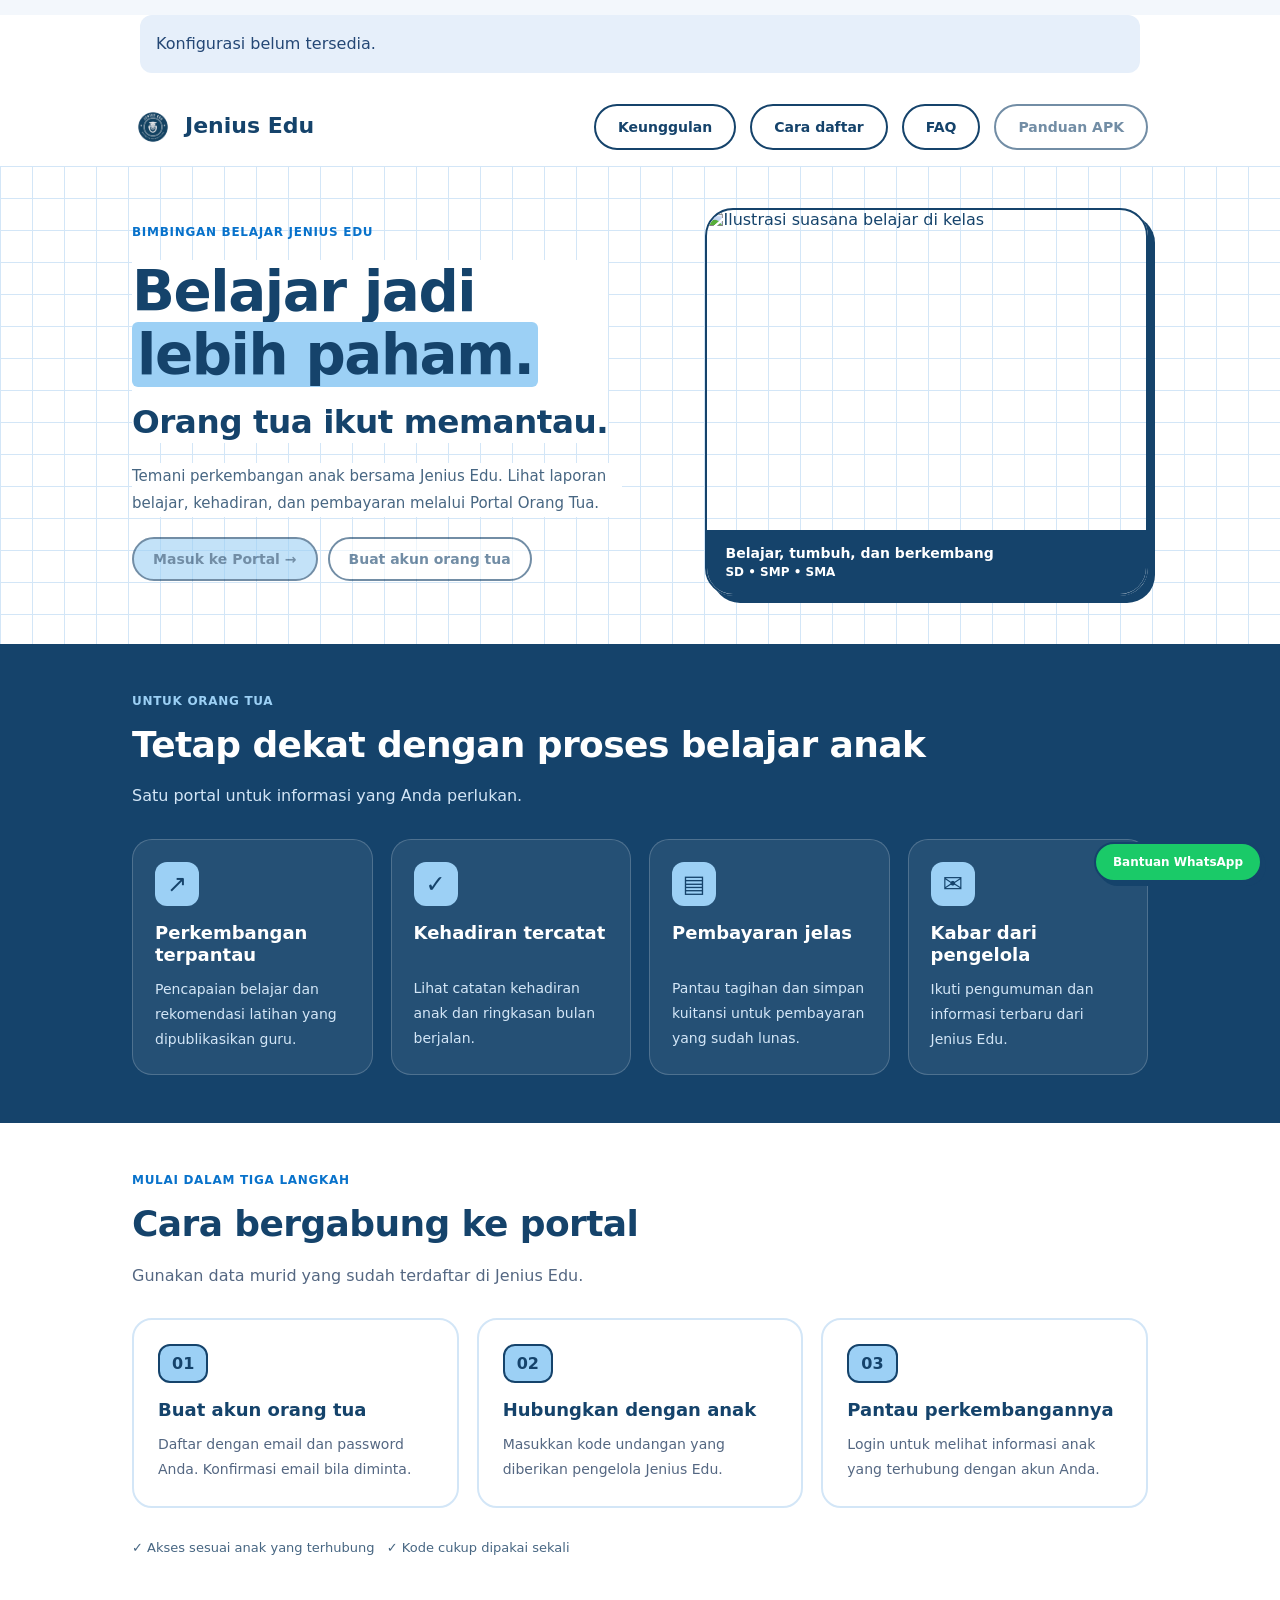
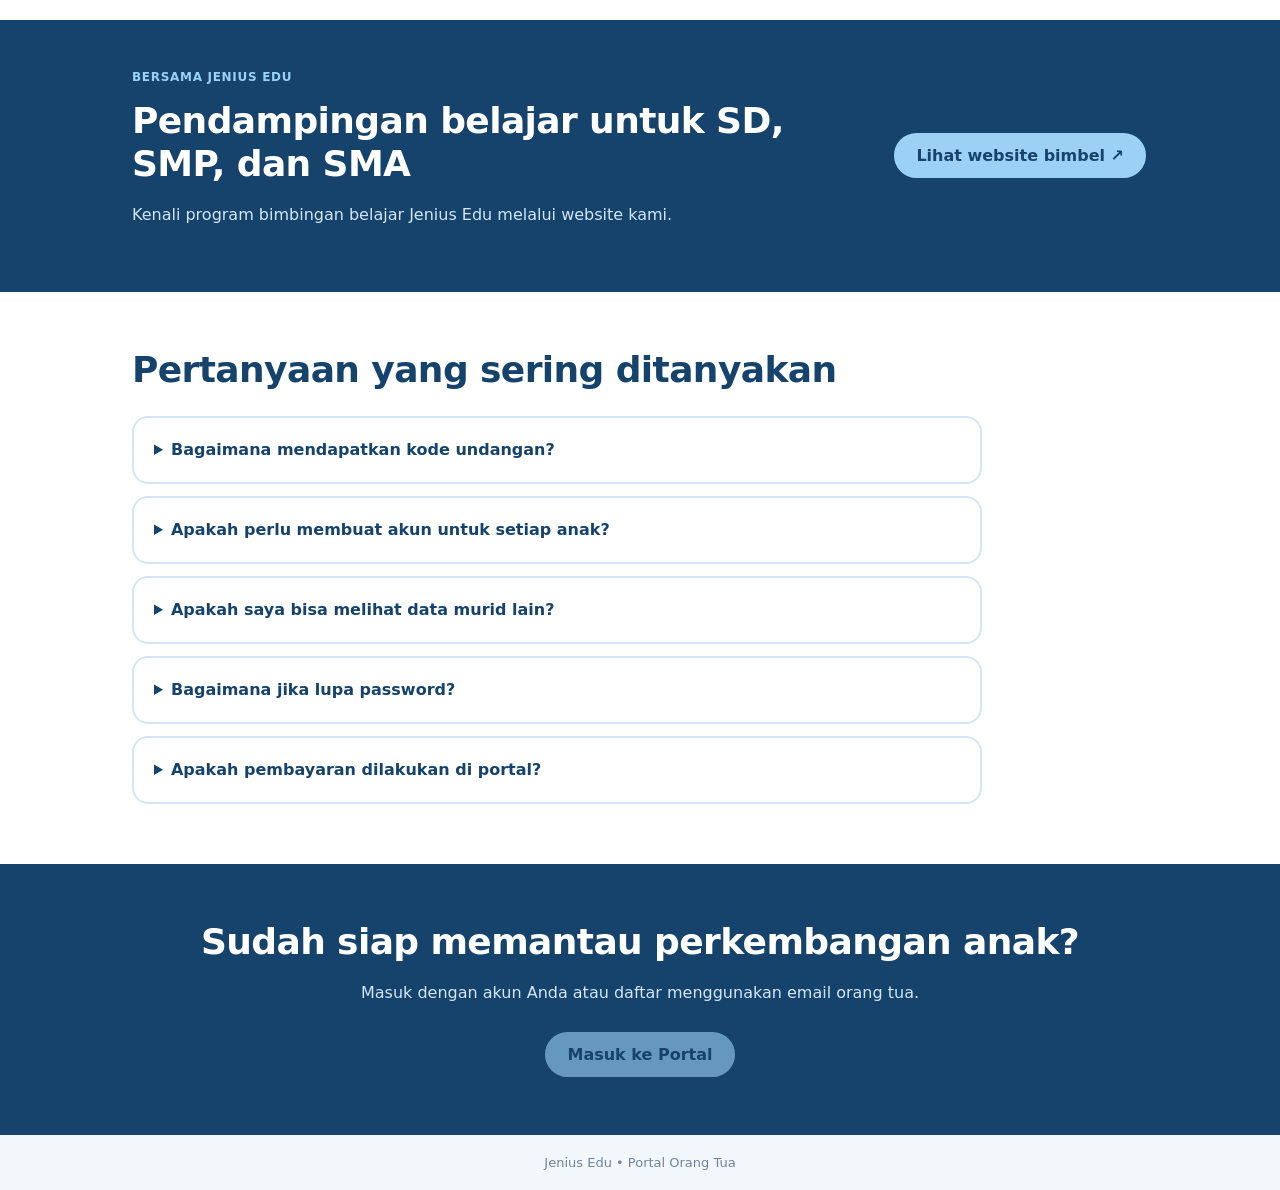
==== commit d995e131: "feat(parent): illustrated APK installation and login walkthrough" ====
--- a/orang-tua.html
+++ b/orang-tua.html
@@ -1,8 +1,8 @@
-<!doctype html><html lang="id"><head><meta charset="utf-8"><meta name="viewport" content="width=device-width,initial-scale=1"><meta name="robots" content="noindex,nofollow"><title>Portal Orang Tua • Jenius Edu</title><link rel="stylesheet" href="css/parent-portal.css?v=20261014-columns18"></head><body>
+<!doctype html><html lang="id"><head><meta charset="utf-8"><meta name="viewport" content="width=device-width,initial-scale=1"><meta name="robots" content="noindex,nofollow"><title>Portal Orang Tua • Jenius Edu</title><link rel="stylesheet" href="css/parent-portal.css?v=20261015-parent7"><link rel="stylesheet" href="./css/ui-polish.css?v=20261015-polish2"><link rel="stylesheet" href="css/parent-guide.css?v=20261015-guide2"></head><body>
 <main>
-<dialog id="portalAuthDialog" aria-labelledby="authTitle"><button id="closePortalAuth" class="dialog-close" type="button" aria-label="Tutup formulir">×</button><section id="auth" class="welcome-layout"><div class="welcome-story"><span class="welcome-pill">PORTAL ORANG TUA</span><h1>Temani setiap langkah<br><span>belajar anak.</span></h1><p class="welcome-description">Tetap dekat dengan perkembangan anak, di mana pun Anda berada.</p><div class="welcome-features"><div><span class="feature-icon" aria-hidden="true">↗</span><div><b>Perkembangan belajar</b><p>Lihat pencapaian dan saran latihan dari guru.</p></div></div><div><span class="feature-icon" aria-hidden="true">✓</span><div><b>Kehadiran &amp; pembayaran</b><p>Informasi bimbingan belajar dalam satu tempat.</p></div></div><div><span class="feature-icon" aria-hidden="true">▤</span><div><b>Laporan &amp; pengumuman</b><p>Ikuti kabar terbaru dari Jenius Edu.</p></div></div></div><p class="welcome-note">Bersama orang tua, setiap kemajuan kecil berarti.</p></div><div class="card auth-card"><img class="auth-logo" src="assets/jenius-edu-logo.png" alt="Jenius Edu" width="64" height="64"><h2 id="authTitle">Selamat datang kembali</h2><p id="authHint" class="auth-hint">Masuk untuk melihat informasi anak Anda.</p><form id="authForm"><label for="email">Alamat email</label><input id="email" type="email" placeholder="nama@email.com" autocomplete="email" required><label for="password">Password</label><div class="password-field"><input id="password" type="password" placeholder="Masukkan password" autocomplete="current-password" minlength="8" required><button id="passwordToggle" type="button" aria-label="Tampilkan password" aria-pressed="false">Lihat</button></div><button id="forgot" class="forgot-password" type="button">Lupa password?</button><button id="submit" class="auth-submit" type="submit">Masuk ke Portal</button></form><div class="auth-divider"><span>Baru pertama kali?</span></div><button id="mode" class="secondary" type="button">Buat akun orang tua</button><p class="invitation-hint">Siapkan kode undangan dari pengelola untuk menghubungkan akun dengan anak Anda.</p></div></section>
+<dialog id="portalAuthDialog" aria-labelledby="authTitle"><button id="closePortalAuth" class="dialog-close" type="button" aria-label="Tutup formulir">×</button><section id="auth" class="welcome-layout"><div class="welcome-story"><span class="welcome-pill">PORTAL ORANG TUA</span><h1>Temani setiap langkah<br><span>belajar anak.</span></h1><p class="welcome-description">Tetap dekat dengan perkembangan anak, di mana pun Anda berada.</p><div class="welcome-features"><div><span class="feature-icon" aria-hidden="true">↗</span><div><b>Perkembangan belajar</b><p>Lihat pencapaian dan saran latihan dari guru.</p></div></div><div><span class="feature-icon" aria-hidden="true">✓</span><div><b>Kehadiran &amp; pembayaran</b><p>Informasi bimbingan belajar dalam satu tempat.</p></div></div><div><span class="feature-icon" aria-hidden="true">▤</span><div><b>Laporan &amp; pengumuman</b><p>Ikuti kabar terbaru dari Jenius Edu.</p></div></div></div><p class="welcome-note">Bersama orang tua, setiap kemajuan kecil berarti.</p></div><div class="card auth-card"><img class="auth-logo" src="assets/jenius-edu-logo.png" alt="Jenius Edu" width="64" height="64"><h2 id="authTitle">Selamat datang kembali</h2><p id="authHint" class="auth-hint">Masuk untuk melihat informasi anak Anda.</p><form id="authForm"><label for="email">Alamat email</label><input id="email" type="email" placeholder="nama@email.com" autocomplete="email" required><label for="password">Password</label><div class="password-field"><input id="password" type="password" placeholder="Masukkan password" autocomplete="current-password" minlength="8" required><button id="passwordToggle" type="button" aria-label="Tampilkan password" aria-pressed="false">Lihat</button></div><button id="forgot" class="forgot-password" type="button">Lupa password?</button><button id="submit" class="auth-submit" type="submit">Masuk ke Portal</button></form><div class="auth-divider"><span>Baru pertama kali?</span></div><button id="mode" class="secondary" type="button">Buat akun orang tua</button><button type="button" class="parent-install-help" data-parent-install-guide>ⓘ Panduan pasang APK &amp; login</button><p class="invitation-hint">Siapkan kode undangan dari pengelola untuk menghubungkan akun dengan anak Anda.</p></div></section>
 </dialog><section id="portalLanding" class="portal-landing">
-<nav class="landing-nav" aria-label="Navigasi pengenalan"><a class="landing-brand" href="orang-tua.html"><img src="assets/jenius-edu-logo.png" alt="" width="42" height="42"><span>Jenius Edu</span></a><a href="#portalBenefits">Keunggulan</a><a href="#portalSteps">Cara daftar</a><a href="#portalFaq">FAQ</a></nav>
+<nav class="landing-nav" aria-label="Navigasi pengenalan"><a class="landing-brand" href="orang-tua.html"><img src="assets/jenius-edu-logo.png" alt="" width="42" height="42"><span>Jenius Edu</span></a><a href="#portalBenefits">Keunggulan</a><a href="#portalSteps">Cara daftar</a><a href="#portalFaq">FAQ</a><button type="button" data-parent-install-guide>Panduan APK</button></nav>
 <section class="landing-hero"><div class="landing-wrap hero-columns"><div><p class="landing-eyebrow">BIMBINGAN BELAJAR JENIUS EDU</p><h1>Belajar jadi<br><mark>lebih paham.</mark><br><span class="hero-parent-line">Orang tua ikut memantau.</span></h1><p class="landing-lead">Temani perkembangan anak bersama Jenius Edu. Lihat laporan belajar, kehadiran, dan pembayaran melalui Portal Orang Tua.</p><div class="landing-actions"><button type="button" class="landing-primary" data-portal-mode="login">Masuk ke Portal →</button><button type="button" data-portal-mode="signup">Buat akun orang tua</button></div></div><figure class="landing-photo"><img src="https://images.unsplash.com/photo-1509062522246-3755977927d7?auto=format&amp;fit=crop&amp;w=1000&amp;q=85" alt="Ilustrasi suasana belajar di kelas" width="1000" height="700"><figcaption>Belajar, tumbuh, dan berkembang <span>SD • SMP • SMA</span></figcaption></figure></div></section>
 <section id="portalBenefits" class="landing-dark"><div class="landing-wrap"><p class="landing-eyebrow">UNTUK ORANG TUA</p><h2>Tetap dekat dengan proses belajar anak</h2><p>Satu portal untuk informasi yang Anda perlukan.</p><div class="landing-cards"><article><span aria-hidden="true">↗</span><h3>Perkembangan terpantau</h3><p>Pencapaian belajar dan rekomendasi latihan yang dipublikasikan guru.</p></article><article><span aria-hidden="true">✓</span><h3>Kehadiran tercatat</h3><p>Lihat catatan kehadiran anak dan ringkasan bulan berjalan.</p></article><article><span aria-hidden="true">▤</span><h3>Pembayaran jelas</h3><p>Pantau tagihan dan simpan kuitansi untuk pembayaran yang sudah lunas.</p></article><article><span aria-hidden="true">✉</span><h3>Kabar dari pengelola</h3><p>Ikuti pengumuman dan informasi terbaru dari Jenius Edu.</p></article></div></div></section>
 <section id="portalSteps" class="landing-wrap landing-section"><p class="landing-eyebrow">MULAI DALAM TIGA LANGKAH</p><h2>Cara bergabung ke portal</h2><p>Gunakan data murid yang sudah terdaftar di Jenius Edu.</p><div class="landing-steps"><article><b>01</b><h3>Buat akun orang tua</h3><p>Daftar dengan email dan password Anda. Konfirmasi email bila diminta.</p></article><article><b>02</b><h3>Hubungkan dengan anak</h3><p>Masukkan kode undangan yang diberikan pengelola Jenius Edu.</p></article><article><b>03</b><h3>Pantau perkembangannya</h3><p>Login untuk melihat informasi anak yang terhubung dengan akun Anda.</p></article></div><p class="landing-privacy">✓ Akses sesuai anak yang terhubung &nbsp; ✓ Kode cukup dipakai sekali</p></section>
@@ -16,4 +16,4 @@
 <div id="admin" class="card" hidden><h2>Kelola undangan di Panel Pengelola</h2><p>Buka Murid, pilih anak, lalu gunakan bagian Undangan Orang Tua.</p><a href="/">Buka Panel Pengelola →</a></div>
 <div id="link" class="card" hidden><h2>Hubungkan dengan anak Anda</h2><p>Masukkan kode undangan yang diberikan pengelola.</p><form id="claimForm"><label>Kode undangan<input id="code" autocomplete="off" maxlength="32" required></label><button type="submit">Hubungkan akun</button></form></div>
 <div id="dashboard" hidden><div class="student-hero"><div><p class="eyebrow">INFORMASI ANAK ANDA</p><h1 id="childName"></h1><p id="childClass"></p></div><div class="student-welcome"><b>Setiap kemajuan berarti.</b><p>Pantau belajar anak dan ikuti kabar terbaru dari Jenius Edu.</p></div></div><nav class="dashboard-nav" aria-label="Bagian informasi anak"><a href="#parentPayments">Pembayaran</a><a href="#parentAttendance">Kehadiran</a><a href="#parentLessons">Materi belajar</a><a href="#parentProgress">Perkembangan</a><a href="#parentReports">Laporan</a><a href="#parentAnnouncements">Pengumuman</a></nav><section class="home-summary" aria-label="Ringkasan anak"><div><small>Kehadiran bulan ini</small><strong id="summaryAttendance">—</strong><span id="summaryMonth"></span></div><div><small>Tagihan belum lunas</small><strong id="summaryUnpaid">—</strong><span id="summaryBills"></span></div><div><small>Laporan terbaru</small><strong id="summaryReport">—</strong><span id="summaryAchievement"></span></div></section><div class="grid finance-grid"><div id="parentPayments" class="card"><h2>Pembayaran</h2><p class="section-caption">Riwayat pembayaran • hingga 24 catatan terbaru</p><div id="payments"></div></div><div id="parentAttendance" class="card"><h2>Kehadiran</h2><p class="section-caption">Riwayat kehadiran • hingga 60 catatan terbaru</p><div id="attendance"></div></div></div><section class="card receipt-card"><h2>Kuitansi Pembayaran</h2><p class="section-caption">Cetak atau simpan bukti pembayaran yang sudah lunas.</p><div id="receipts"></div></section><section id="parentLessons" class="card"><h2>Materi Belajar</h2><p class="section-caption">Tanggal pertemuan dan materi yang dipelajari • hingga 60 catatan terbaru</p><div id="lessonMaterials"></div></section><div class="grid learning-grid"><section id="parentProgress" class="card"><h2>Perkembangan Belajar</h2><p class="section-caption">Pencapaian dan latihan dari guru.</p><div id="progress"></div></section><section id="parentReports" class="card"><h2>Laporan Bulanan</h2><p class="section-caption">Laporan dari guru dapat dicetak atau disimpan sebagai PDF.</p><div id="monthlyReports"></div></section></div><section id="parentAnnouncements" class="card"><h2>Pengumuman</h2><p class="section-caption">Informasi terbaru dari pengelola.</p><div id="announcements"></div></section><section class="card"><h2>Pemberitahuan Email</h2><label><input id="parentEmailOptIn" type="checkbox" style="display:inline-block;width:auto;margin-right:8px"> Terima email saat pengumuman dipublikasikan</label><p id="emailPreferenceStatus" role="status"></p></section><button id="refresh" class="secondary">Perbarui informasi</button></div>
-</section></main><footer>Jenius Edu • Portal Orang Tua</footer><script src="https://cdn.jsdelivr.net/npm/@supabase/supabase-js@2"></script><script src="js/parent-design.js?v=20261014-columns18"></script><script src="js/parent-portal.js?v=20261014-parent17"></script></body></html>
+</section></main><footer>Jenius Edu • Portal Orang Tua</footer><script src="https://cdn.jsdelivr.net/npm/@supabase/supabase-js@2"></script><script src="js/parent-design.js?v=20261015-parent7"></script><script src="js/parent-guide.js?v=20261015-guide2"></script><script src="js/parent-portal.js?v=20261015-guide2"></script><script src="./js/ui-polish.js?v=20261015-polish1"></script><script src="./js/ui-details.js?v=20261015-polish2"></script></body></html>
--- a/css/parent-portal.css
+++ b/css/parent-portal.css
@@ -184,3 +184,63 @@
 #account .parent-card-column{display:flex;flex-direction:column;gap:12px;min-width:0}
 #account #dashboard .parent-card-column>.card{padding:14px;margin:0;border:1px solid #e8f2fb;border-radius:12px;min-width:0;scroll-margin-top:20px}
 @media(max-width:650px){#account .parent-card-column{display:contents}#account #dashboard .parent-card-column>.card{padding:12px;border-radius:10px}#account #parentPayments{order:0}#account #parentAttendance{order:1}#account #parentLessons{order:2}#account #parentProgress{order:3}#account #parentReports{order:4}#account #parentAnnouncements{order:5}}
+
+@media(max-width:650px){
+ #account #dashboard:not([hidden]){display:flex;flex-direction:column}
+ #account #dashboard>.student-hero{order:0}
+ #account #dashboard>.home-summary{order:1}
+ #account #dashboard>.dashboard-nav{order:2}
+ #account #dashboard>.parent-reference-grid{order:3}
+ #account .parent-bottom-nav a:first-child{color:#6e89b2;font-weight:400}
+ #account .parent-bottom-nav a.active{color:#087bfa;font-weight:700}
+ #account .parent-bottom-nav a{min-height:42px;justify-content:center}
+ #account .parent-reference-grid>.parent-card-column>.card{scroll-margin-top:12px}
+ #account .dashboard-nav{scroll-snap-type:x proximity;scrollbar-width:thin}
+ #account .dashboard-nav a{scroll-snap-align:start;min-height:60px}
+ #account input,#account select{font-size:16px}
+}
+
+.parent-mobile-logout{display:none}
+@media(max-width:650px){
+ #account .accountBar{gap:8px;padding:10px 8px}
+ #account .account-actions{gap:8px}
+ #account .account-actions>#logout{display:none!important}
+ #account .parent-profile-menu .parent-mobile-logout{display:flex;align-items:center;gap:8px;width:100%;margin:12px 0 0;padding:11px;background:#fff0f2;color:#cf4654;font-size:12px;border-radius:8px}
+ #account .parent-profile-menu #accountEmail{display:block;font-size:12px;color:#53759b;padding-bottom:10px;border-bottom:1px solid #e3edf8}
+ #account .parent-profile-menu{max-width:calc(100vw - 30px);min-width:220px}
+ #account .home-summary>div[role=button]{cursor:pointer}
+ #account[data-mobile-view]:not([data-mobile-view=home]) #dashboard>.student-hero,
+ #account[data-mobile-view]:not([data-mobile-view=home]) #dashboard>.home-summary,
+ #account[data-mobile-view]:not([data-mobile-view=home]) #dashboard>.dashboard-nav{display:none!important}
+ #account[data-mobile-view=learn] .parent-reference-grid .parent-card-column>.card:is(#parentPayments,#parentAttendance,#parentAnnouncements){display:none!important}
+ #account[data-mobile-view=payment] .parent-reference-grid .parent-card-column>.card:not(#parentPayments){display:none!important}
+ #account[data-mobile-view=news] .parent-reference-grid .parent-card-column>.card:not(#parentAnnouncements){display:none!important}
+ #account #parentLessons{order:2}#account #parentReports{order:3}#account #parentProgress{order:4}
+ #account .dashboard-nav a{min-width:72px;font-size:10px;padding:10px 8px;flex-shrink:0}
+ #account .parent-summary-content strong{white-space:nowrap;overflow-wrap:normal;word-break:normal}
+ #account .parent-summary-content span{line-height:1.5}
+ #account .student-hero{min-height:175px}
+ #account .student-welcome{max-width:64%}
+ #account .parent-hero-art{width:48%;height:115px;right:-18px}
+ #account #parentAttendance #attendance{max-height:135px}
+ #account .parent-attendance-chart{padding:2px 0;margin:10px 0 0;gap:20px}
+ #account #lessonMaterials .reportBlock{display:grid;grid-template-columns:1fr;gap:3px;padding:10px 12px}
+ #account #lessonMaterials h3{font-size:11px;color:#718dad}
+ #account #lessonMaterials p{font-size:13px;line-height:1.5}
+ #account .parent-monthly-report summary{flex-wrap:wrap;gap:8px}
+ #account .parent-monthly-report summary>span:nth-child(2){flex:1;min-width:160px}
+ #account .parent-report-view{margin-left:40px;min-height:34px;display:flex;align-items:center;justify-content:center;flex:1;font-size:11px}
+ #account #dashboard #monthlyReports .parent-report-download{width:calc(100% - 40px);margin:8px 0 0 40px;min-height:36px;font-size:12px}
+ #account #progress .reportBlock:nth-child(2){padding:12px!important;background:#eaf6ff}
+ #account #announcements .reportBlock:has(img){display:flex;flex-direction:column;gap:8px}
+ #account #announcements .reportBlock:has(img)>a{width:100%}
+ #account #announcements .reportBlock:has(img)>a img{width:100%;height:145px;object-fit:contain!important;background:#f4f9ff}
+ #account #announcements .reportBlock:has(img)>.reportBlock{width:100%}
+ #account #announcements h3{font-size:14px!important}
+ #account #announcements p{font-size:12px!important}
+ #account .parent-email-preference{display:flex!important;flex-direction:column;align-items:stretch!important}
+ #account .parent-email-preference label{font-size:11px;line-height:1.5}
+ #account #dashboard .parent-email-preference #refresh{width:100%;min-height:38px;font-size:12px}
+ #account .parent-bottom-nav{padding-top:6px;padding-bottom:max(7px,env(safe-area-inset-bottom))}
+ #account .parent-bottom-nav svg{width:22px;height:22px}
+}
--- a/css/ui-polish.css
+++ b/css/ui-polish.css
@@ -0,0 +1,52 @@
+/* Consistent type and feedback, scoped to authenticated interfaces. */
+body.role-admin #app,body.role-guru #teacherApp,#account{font-family:Arial,sans-serif!important;--ui-title:22px;--ui-section:17px;--ui-body:13px;--ui-caption:11px}
+body.role-admin #app :is(input,select,textarea,button),body.role-guru #teacherApp :is(input,select,textarea,button),#account :is(input,select,textarea,button){font-family:inherit!important}
+body.role-admin #app :is(h2,h3),body.role-guru #teacherApp :is(h2,h3),#account :is(h2,h3){letter-spacing:-.015em;line-height:1.4!important}
+body.role-admin #app :is(p,small,label),body.role-guru #teacherApp :is(p,small,label),#account :is(p,small,label){line-height:1.5!important}
+body.role-admin #app label,body.role-guru #teacherApp label{font-size:13px!important;font-weight:600}
+body.role-admin #app button,body.role-guru #teacherApp button,#account button{line-height:1.4!important}
+body.role-admin #app :is(input,select,textarea):focus-visible,body.role-guru #teacherApp :is(input,select,textarea):focus-visible{outline:2px solid #74b3f5;outline-offset:2px}
+.jenius-toast-region{position:fixed;top:16px;right:16px;z-index:10000;display:grid;gap:8px;max-width:min(390px,calc(100vw - 24px));pointer-events:none}
+.jenius-toast{display:flex;align-items:center;gap:12px;padding:13px 14px;border-radius:12px;border:1px solid #bbe6d4;background:#f0fcf6;color:#166948;box-shadow:0 8px 28px #1038641a;font:13px/1.5 Arial,sans-serif;pointer-events:auto;overflow-wrap:anywhere}
+.jenius-toast:before{content:'✓';display:grid;place-items:center;width:23px;height:23px;flex:0 0 23px;border-radius:50%;background:#dbf4e8;color:#078657;font-weight:700}
+.jenius-toast.is-error{background:#fff5f5;border-color:#f1c5c9;color:#a33442}
+.jenius-toast.is-error:before{content:'!';background:#ffe3e6;color:#bd3347}
+.jenius-toast span{flex:1;min-width:0}
+.jenius-toast button{border:0;background:transparent;color:inherit;padding:4px;width:28px;height:28px;font:20px/1 Arial,sans-serif;cursor:pointer;margin:0}
+.jenius-save-spinner{display:inline-block;width:13px;height:13px;margin-right:8px;border:2px solid currentColor;border-right-color:transparent;border-radius:50%;vertical-align:middle;animation:jenius-save-spin .7s linear infinite}
+@keyframes jenius-save-spin{to{transform:rotate(360deg)}}
+.mobile-detail-toggle{display:none!important}
+@media(max-width:899px){
+ body.role-admin #app h2,body.role-guru #teacherApp h2{font-size:20px!important}
+ body.role-admin #app h3,body.role-guru #teacherApp h3{font-size:16px!important}
+ body.role-admin #app .mobile-record-table tbody tr:not(.mobile-details-open) td.mobile-secondary-field,body.role-guru #teacherApp .mobile-record-table tbody tr:not(.mobile-details-open) td.mobile-secondary-field{display:none!important}
+ body.role-admin #app .mobile-record-table .mobile-detail-toggle,body.role-guru #teacherApp .mobile-record-table .mobile-detail-toggle{display:inline-flex!important;align-items:center;justify-content:center;padding:7px 11px!important;min-height:32px!important;border:1px solid #d8e8fa;background:#eff7ff;color:#2168ad;border-radius:7px;font-size:11px!important;margin:0!important}
+ body.role-admin #app .mobile-record-table tr.mobile-details-open td.mobile-secondary-field,body.role-guru #teacherApp .mobile-record-table tr.mobile-details-open td.mobile-secondary-field{display:flex!important;grid-column:1/-1!important;padding-top:6px!important;border-top:1px solid #edf3fa!important}
+ body.role-admin #app #tm .mobile-record-table tr.mobile-details-open td:nth-child(4){grid-row:4!important}
+ body.role-admin #app .mobile-record-table td:last-child,body.role-guru #teacherApp .mobile-record-table td:last-child{justify-content:flex-start!important}
+ .jenius-toast-region{top:10px;left:12px;right:12px;max-width:none}
+}
+@media(prefers-reduced-motion:reduce){.jenius-save-spinner{animation:none}}
+/* Welcoming empty states, graph readability, and parent content hierarchy. */
+.jenius-empty-state{padding:20px 14px!important;text-align:center!important;border:1px dashed #d6e6f7!important;border-radius:10px;background:#f7fbff!important;color:#59799f!important;font:13px/1.6 Arial,sans-serif!important}
+.jenius-empty-state:before{content:'▤';display:block;margin:0 auto 8px;width:36px;height:36px;line-height:36px;border-radius:10px;background:#e6f2ff;color:#3382cb;font-size:23px}
+.jenius-empty-state:after{content:attr(data-empty-hint);display:block;font:11px/1.5 Arial,sans-serif;color:#7f97b4;margin-top:5px}
+.jenius-chart-tooltip{position:fixed;z-index:10001;max-width:min(300px,calc(100vw - 24px));padding:10px 12px;background:#103864;color:#fff;border-radius:9px;box-shadow:0 8px 25px #12386430;font:12px/1.6 Arial,sans-serif;pointer-events:none;white-space:normal}
+.jenius-chart-tooltip[hidden]{display:none!important}
+:is(#dashboardChart,#financialReportChart,#teacherActivityChart) :is(circle,rect)[aria-label]{cursor:pointer;outline-offset:3px}
+:is(#dashboardChart,#financialReportChart) circle[aria-label]{r:5px}
+:is(#dashboardChart,#financialReportChart,#teacherActivityChart) [aria-label]:focus-visible{outline:2px solid #0d79dc}
+#account .student-welcome b{letter-spacing:-.02em}
+#account .parent-hero-art{box-shadow:0 0 25px #cbe8ff35}
+#account .home-summary>div:last-child{border-color:#cae4ff!important;background:linear-gradient(120deg,#fff,#f1f8ff)!important}
+#account #summaryAchievement{font-size:12px;line-height:1.6}
+#account #progress .reportBlock:first-child{padding:12px!important;border-radius:10px;background:#edf9f2;border:1px solid #ddf0e4}
+#account #progress .reportBlock:first-child h3{color:#218563!important}
+#account #parentReports .parent-report-view{font-weight:600}
+#account .parent-section-heading h2{line-height:1.5!important}
+#account #lessonMaterials .reportBlock{transition:background .15s ease}
+#account #lessonMaterials .reportBlock:hover{background:#f0f7ff}
+@media(max-width:899px){
+ body.role-admin #app .mobile-record-table td.jenius-empty-state,body.role-guru #teacherApp .mobile-record-table td.jenius-empty-state{display:block!important;grid-column:1/-1!important;padding:18px 12px!important}
+ :is(#dashboardChart,#financialReportChart,#teacherActivityChart) svg text{font-size:12px!important}
+}
--- a/css/parent-guide.css
+++ b/css/parent-guide.css
@@ -0,0 +1,30 @@
+#parentGuide{width:min(460px,calc(100vw - 24px));max-height:calc(100dvh - 24px);overflow-y:auto;border:1px solid #dbeafb;border-radius:20px;padding:22px;background:#fff;color:#123666;box-shadow:0 20px 60px #10386435;font-family:Arial,sans-serif}
+#parentGuide::backdrop{background:#10386466}
+#parentGuide .parent-guide-top{display:flex;align-items:center;justify-content:space-between;gap:10px;margin-bottom:14px}
+#parentGuide .parent-guide-top>span{font-size:10px;letter-spacing:1px;font-weight:700;color:#7092b5}
+#parentGuide button{cursor:pointer;font:600 13px/1.4 Arial,sans-serif;border-radius:9px;margin:0;min-height:40px}
+#parentGuide .parent-guide-skip{border:0;background:transparent;color:#6586aa;padding:6px 8px;min-height:32px}
+#parentGuide .parent-guide-picture{background:linear-gradient(135deg,#e8f5ff,#f0fbff);border:1px solid #e1effb;border-radius:14px;padding:16px;display:flex;align-items:center;gap:16px;min-height:160px;overflow:hidden}
+#parentGuide .parent-guide-picture>img{width:100%;height:160px;object-fit:contain}
+#parentGuide .parent-guide-symbol{display:grid;place-items:center;background:#d9edff;border-radius:18px;flex:0 0 68px;height:76px;color:#087bfa}
+#parentGuide svg{width:42px;height:42px;stroke:currentColor;stroke-width:1.5;stroke-linecap:round;stroke-linejoin:round;fill:none}
+#parentGuide .parent-guide-sample{flex:1;display:grid;gap:8px;min-width:0}
+#parentGuide .parent-guide-sample-row{display:flex;align-items:center;gap:8px;padding:9px;background:#fff;border:1px solid #e0ecf8;border-radius:8px;font-size:11px;line-height:1.4}
+#parentGuide .parent-guide-sample-row span{display:grid;place-items:center;flex:0 0 22px;height:22px;border-radius:50%;background:#e9f4ff;color:#087bfa;font-weight:700}
+#parentGuide .parent-guide-counter{font-size:11px;color:#087bfa;margin:17px 0 7px}
+#parentGuide h2{font-size:22px;line-height:1.35;margin:0 0 10px;letter-spacing:-.02em}
+#parentGuide #parentGuideBody{font-size:14px;color:#607e9f;line-height:1.7;margin:0;min-height:76px}
+#parentGuide .parent-guide-dots{display:flex;gap:6px;justify-content:center;margin:16px 0}
+#parentGuide .parent-guide-dots i{width:7px;height:7px;border-radius:50%;background:#d8e7f5}
+#parentGuide .parent-guide-dots i.active{width:20px;border-radius:8px;background:#087bfa}
+#parentGuide .parent-guide-actions{display:flex;gap:10px}
+#parentGuide .parent-guide-back{padding:10px 16px;border:1px solid #d9e8f7;background:white;color:#4e7095}
+#parentGuide .parent-guide-back:disabled{opacity:.4;cursor:default}
+#parentGuide .parent-guide-next{flex:1;padding:10px 14px;border:0;background:#087bfa;color:#fff}
+#parentGuide .parent-guide-note{display:block;text-align:center;font-size:10px;color:#8ba0b8;line-height:1.5;margin-top:12px}
+#account .parent-profile-menu .parent-guide-reopen{display:block;width:100%;padding:11px 10px;margin:0 0 10px;background:#edf6ff;color:#2168ab;border:0;font-size:12px;text-align:left;border-radius:8px}
+.parent-guide-highlight{outline:3px solid #4aa3ff!important;outline-offset:4px}
+@media(max-width:420px){#parentGuide{padding:16px;border-radius:16px}#parentGuide h2{font-size:20px}#parentGuide .parent-guide-picture{min-height:135px;padding:12px;gap:10px}#parentGuide .parent-guide-picture>img{height:135px}#parentGuide .parent-guide-symbol{flex-basis:48px;height:58px;border-radius:12px}#parentGuide svg{width:32px;height:32px}#parentGuide .parent-guide-sample-row{font-size:10px;padding:8px}#parentGuide #parentGuideBody{font-size:13px}}
+
+#portalAuthDialog .parent-install-help{display:block;width:100%;border:0;background:#edf6ff;color:#286aab;padding:10px;border-radius:8px;font-size:12px;margin:12px 0 0}
+@media(max-width:560px){.landing-nav [data-parent-install-guide]{font-size:10px;padding:7px 8px;min-height:34px}}
